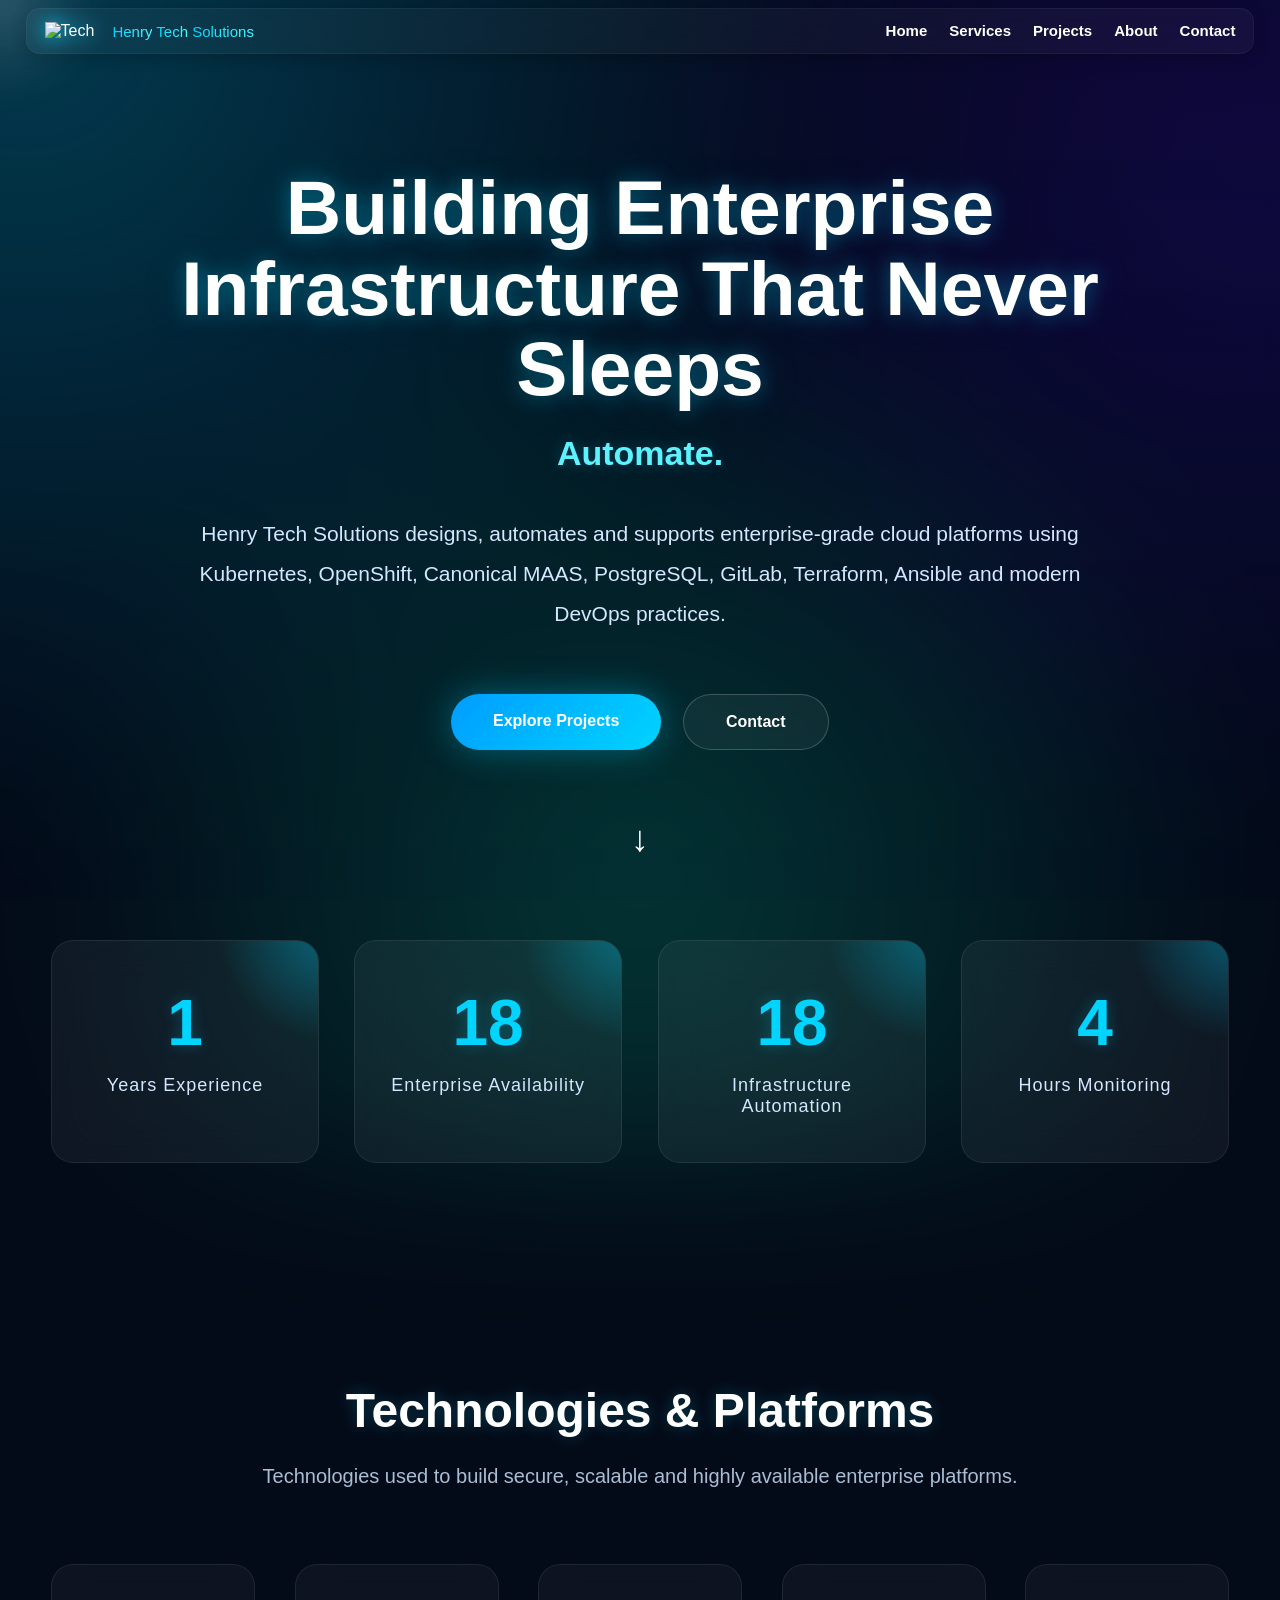
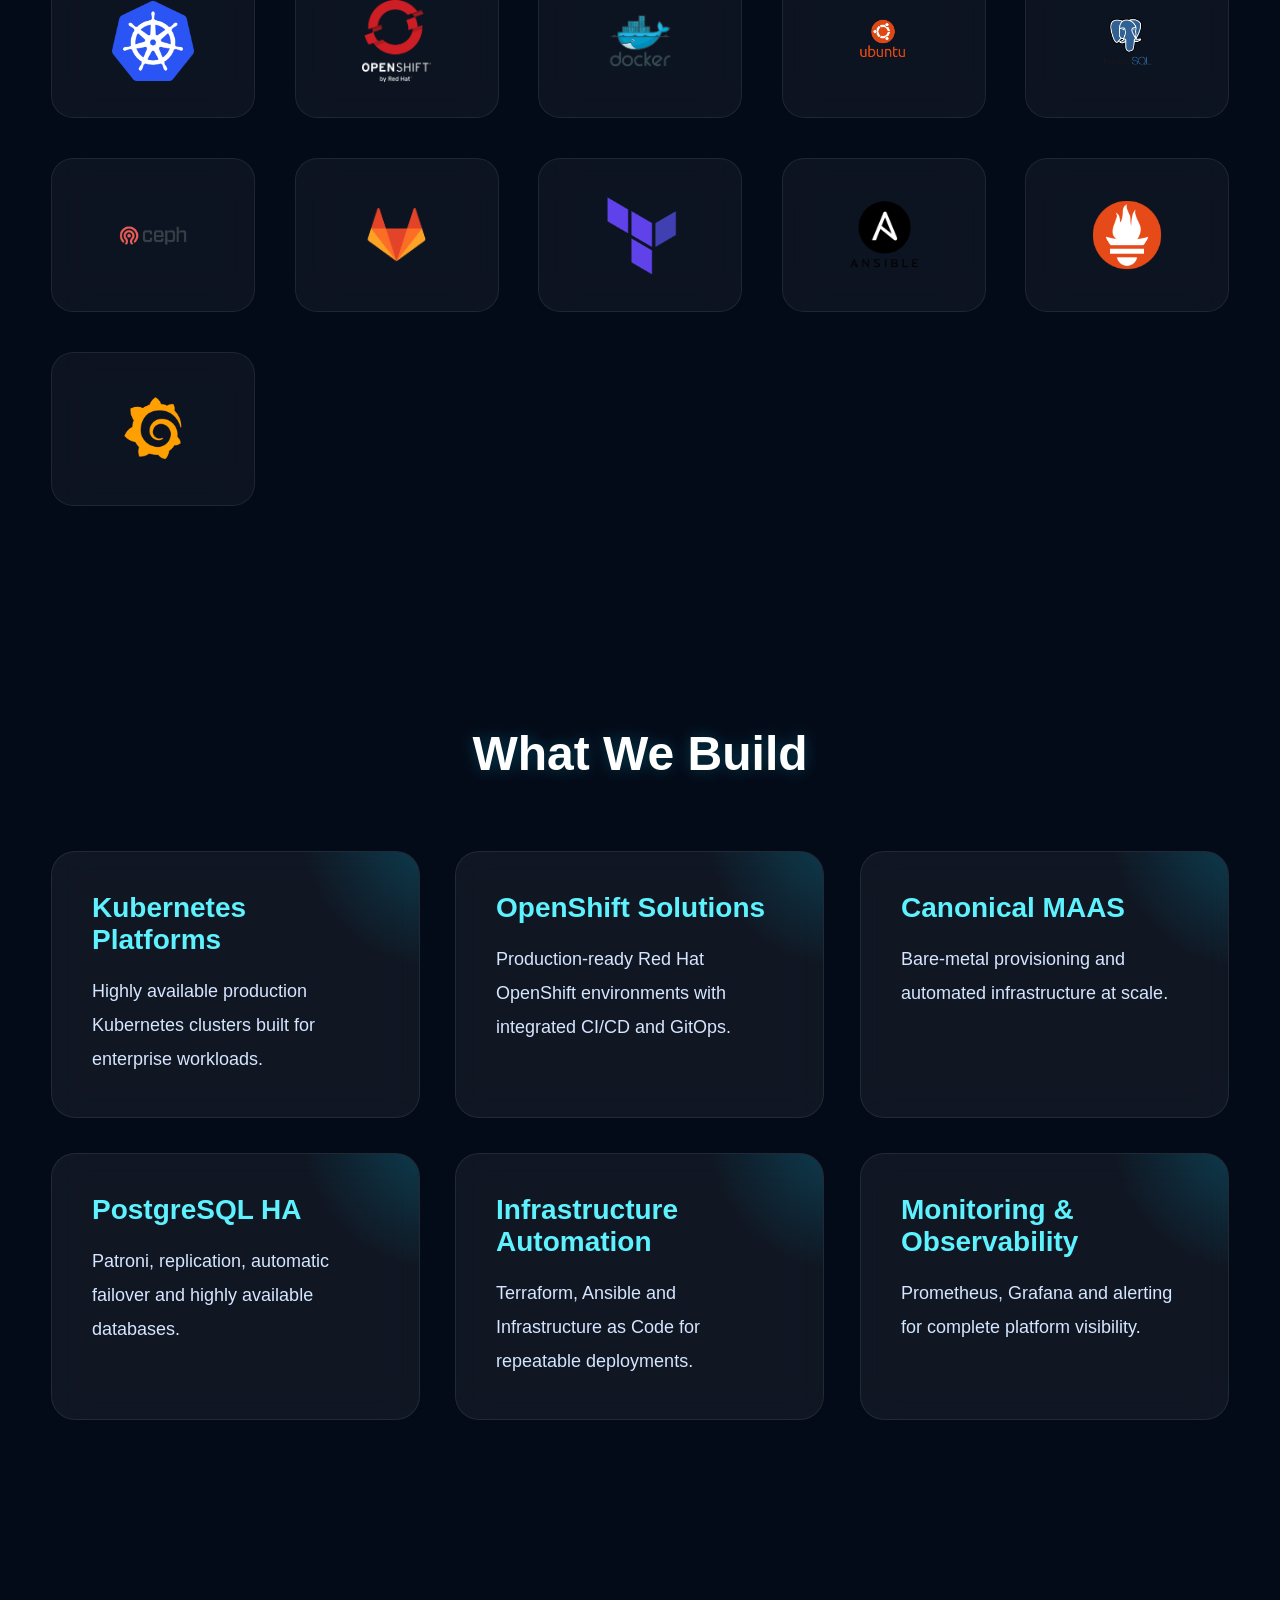
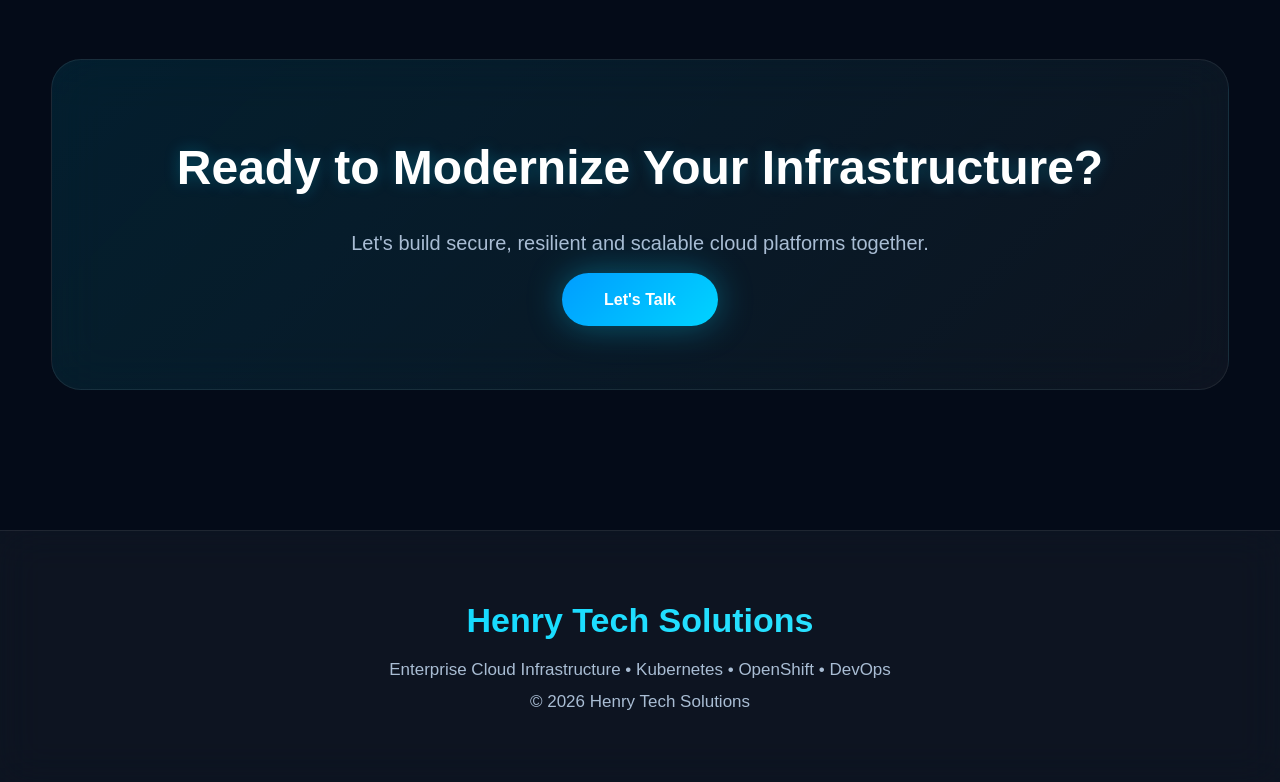
==== index.html @ 3b5319e4 "Update index.html" ====
<!DOCTYPE html>
<html lang="en">

<head>

    <meta charset="UTF-8">
    <meta name="viewport" content="width=device-width, initial-scale=1.0">

    <title>Henry Tech Solutions | Enterprise Cloud Infrastructure</title>

    <link rel="stylesheet" href="css/style.css">

    <script defer src="js/script.js"></script>

</head>

<body>
<div id="spotlight"></div>
<!-- ===================== -->
<!-- Background Video -->
<!-- ===================== -->

<video autoplay muted loop playsinline id="background-video">
    <source src="videos/cloud.mp4" type="video/mp4">
</video>

<div class="overlay"></div>
<div class="aurora"></div>

<!-- ===================== -->
<!-- Navigation -->
<!-- ===================== -->

<header>

<nav>

<div class="logo">

    <div class="logo-icon">
        <img src="logos/tech.png" alt="Tech">
    </div>

    <div class="logo-text">

        <span>Henry</span>
        <span>Tech</span>
        <span>Solutions</span>

    </div>

</div>

<ul>

<li><a href="index.html">Home</a></li>
<li><a href="services.html">Services</a></li>
<li><a href="projects.html">Projects</a></li>
<li><a href="about.html">About</a></li>
<li><a href="contact.html">Contact</a></li>

</ul>

</nav>

</header>

<!-- ===================== -->
<!-- Hero -->
<!-- ===================== -->

<section class="hero">

<div class="hero-content">

<h1>

Building Enterprise Infrastructure

That Never Sleeps

</h1>

<h2>

<span id="typing"></span>

</h2>

<p class="hero-description">

Henry Tech Solutions designs, automates and supports enterprise-grade cloud platforms using Kubernetes, OpenShift, Canonical MAAS, PostgreSQL, GitLab, Terraform, Ansible and modern DevOps practices.

</p>

<div class="hero-buttons">

<a href="projects.html" class="button primary">

Explore Projects

</a>

<a href="contact.html" class="button secondary">

Contact

</a>

</div>

</div>

<div class="scroll-indicator">

↓

</div>

</section>

<!-- ===================== -->
<!-- Statistics -->
<!-- ===================== -->

<section class="stats">

<div class="stat-card">

<h2 class="counter" data-target="7">0</h2>

<p>Years Experience</p>

</div>

<div class="stat-card">

<h2 class="counter" data-target="99">0</h2>

<p>Enterprise Availability</p>

</div>

<div class="stat-card">

<h2 class="counter" data-target="100">0</h2>

<p>Infrastructure Automation</p>

</div>

<div class="stat-card">

<h2 class="counter" data-target="24">0</h2>

<p>Hours Monitoring</p>

</div>

</section>

<!-- ===================== -->
<!-- Technologies -->
<!-- ===================== -->

<section class="technologies">

<h2>

Technologies & Platforms

</h2>

<p>

Technologies used to build secure, scalable and highly available enterprise platforms.

</p>

<div class="logo-grid">

    <a class="tech"
       href="https://kubernetes.io"
       target="_blank"
       rel="noopener noreferrer">

        <img src="logos/kubernetes.png" alt="Kubernetes">

    </a>

    <a class="tech"
       href="https://www.redhat.com/en/technologies/cloud-computing/openshift"
       target="_blank"
       rel="noopener noreferrer">

        <img src="logos/openshift.png" alt="OpenShift">

    </a>

    <a class="tech"
       href="https://www.docker.com"
       target="_blank"
       rel="noopener noreferrer">

        <img src="logos/docker.png" alt="Docker">

    </a>

    <a class="tech"
       href="https://ubuntu.com"
       target="_blank"
       rel="noopener noreferrer">

        <img src="logos/ubuntu.png" alt="Ubuntu">

    </a>

    <a class="tech"
       href="https://www.postgresql.org"
       target="_blank"
       rel="noopener noreferrer">

        <img src="logos/postgresql.png" alt="PostgreSQL">

    </a>

    <a class="tech"
       href="https://ceph.io"
       target="_blank"
       rel="noopener noreferrer">

        <img src="logos/ceph.png" alt="Ceph">

    </a>

    <a class="tech"
       href="https://about.gitlab.com"
       target="_blank"
       rel="noopener noreferrer">

        <img src="logos/gitlab.png" alt="GitLab">

    </a>

    <a class="tech"
       href="https://developer.hashicorp.com/terraform"
       target="_blank"
       rel="noopener noreferrer">

        <img src="logos/terraform.png" alt="Terraform">

    </a>

    <a class="tech"
       href="https://www.ansible.com"
       target="_blank"
       rel="noopener noreferrer">

        <img src="logos/ansible.png" alt="Ansible">

    </a>

    <a class="tech"
       href="https://prometheus.io"
       target="_blank"
       rel="noopener noreferrer">

        <img src="logos/prometheus.png" alt="Prometheus">

    </a>

    <a class="tech"
       href="https://grafana.com"
       target="_blank"
       rel="noopener noreferrer">

        <img src="logos/grafana.png" alt="Grafana">

    </a>

</div>

</section>

<!-- ===================== -->
<!-- Services -->
<!-- ===================== -->

<section class="services">

<h2>

What We Build

</h2>

<div class="cards">

<div class="card">

<h3>Kubernetes Platforms</h3>

<p>

Highly available production Kubernetes clusters built for enterprise workloads.

</p>

</div>

<div class="card">

<h3>OpenShift Solutions</h3>

<p>

Production-ready Red Hat OpenShift environments with integrated CI/CD and GitOps.

</p>

</div>

<div class="card">

<h3>Canonical MAAS</h3>

<p>

Bare-metal provisioning and automated infrastructure at scale.

</p>

</div>

<div class="card">

<h3>PostgreSQL HA</h3>

<p>

Patroni, replication, automatic failover and highly available databases.

</p>

</div>

<div class="card">

<h3>Infrastructure Automation</h3>

<p>

Terraform, Ansible and Infrastructure as Code for repeatable deployments.

</p>

</div>

<div class="card">

<h3>Monitoring & Observability</h3>

<p>

Prometheus, Grafana and alerting for complete platform visibility.

</p>

</div>

</div>

</section>

<!-- ===================== -->
<!-- Call To Action -->
<!-- ===================== -->

<section class="cta">

<h2>

Ready to Modernize Your Infrastructure?

</h2>

<p>

Let's build secure, resilient and scalable cloud platforms together.

</p>

<a href="contact.html" class="button primary">

Let's Talk

</a>

</section>

<!-- ===================== -->
<!-- Footer -->
<!-- ===================== -->

<footer>

<div class="footer-content">

<h3>Henry Tech Solutions</h3>

<p>

Enterprise Cloud Infrastructure • Kubernetes • OpenShift • DevOps

</p>

<p>

© 2026 Henry Tech Solutions

</p>

</div>

</footer>

</body>

</html>
---- css/style.css ----
/*==================================================
  HENRY TECH SOLUTIONS
  Enterprise Theme V2
==================================================*/

:root{

    --primary:#00d4ff;
    --primary2:#4fc3ff;
    --secondary:#5ef2ff;

    --white:#ffffff;
    --text:#d5e6ff;
    --muted:#a9bdd4;

    --glass:rgba(255,255,255,.06);
    --glassBorder:rgba(255,255,255,.12);

    --background:#040b18;

    --shadow:0 15px 50px rgba(0,0,0,.45);

}

*{

    margin:0;
    padding:0;
    box-sizing:border-box;

}

html{

    scroll-behavior:smooth;

}

body{

    font-family:"Segoe UI",Arial,sans-serif;

    background:var(--background);

    color:white;

    overflow-x:hidden;

}

/********************************************/
/* BACKGROUND VIDEO */
/********************************************/

#background-video{

    position:fixed;

    inset:0;

    width:100%;
    height:100%;

    object-fit:cover;

    z-index:-4;

    transform:scale(1.05);

}

/********************************************/
/* DARK OVERLAY */
/********************************************/

.overlay{

    position:fixed;

    inset:0;

    background:
        linear-gradient(
            180deg,
            rgba(3,10,25,.45),
            rgba(3,10,25,.75)
        );

    z-index:-3;

}

/********************************************/
/* AURORA */
/********************************************/

.aurora{

    position:fixed;

    inset:-30%;

    z-index:-2;

    background:

        radial-gradient(circle at 20% 20%,
        rgba(0,212,255,.25),
        transparent 40%),

        radial-gradient(circle at 80% 30%,
        rgba(75,0,255,.18),
        transparent 35%),

        radial-gradient(circle at 50% 80%,
        rgba(0,255,190,.18),
        transparent 40%);

    filter:blur(80px);

    animation:auroraMove 18s ease-in-out infinite alternate;

}

/********************************************/
/* NAVBAR */
/********************************************/

header{

    position:fixed;

    top:0;

    width:100%;

    z-index:9999;

}

nav{

    width:min(1450px,96%);

    margin:8px auto;

    display:flex;

    justify-content:space-between;

    align-items:center;

    padding:2px 18px;

    min-height:46px;

    border-radius:14px;

    background:rgba(255,255,255,.04);

    backdrop-filter:blur(16px);
    -webkit-backdrop-filter:blur(16px);

    border:1px solid rgba(255,255,255,.05);

    box-shadow:0 4px 16px rgba(0,0,0,.20);

}

nav.scrolled{

    margin-top:10px;

    padding:14px 28px;

}

/********************************************/
/* LOGO */
/********************************************/

.logo{

    display:flex;

    align-items:center;

    gap:18px;

    cursor:pointer;

}

.logo:hover{

    transform:scale(1.03);

}

.logo-icon img{

    width:26px;

    animation:spin 18s linear infinite;

    filter:drop-shadow(0 0 10px #00d4ff);

}


.logo-text{

    font-size:15px;

    gap:6px;

}

.logo-text span{

    background:
    linear-gradient(
    90deg,
    #00d4ff,
    #4ff7ff,
    #7bc8ff,
    #00d4ff);

    background-size:300%;

    -webkit-background-clip:text;

    -webkit-text-fill-color:transparent;

    animation:gradientMove 8s linear infinite;

}

/********************************************/
/* MENU */
/********************************************/

nav ul{

    display:flex;

    gap:22px;

    list-style:none;

}

nav a{

    color:white;

    text-decoration:none;

    font-size:15px;

    font-weight:600;

    position:relative;

    transition:.35s;

}

nav a:hover{

    color:var(--secondary);

}

nav a::after{

    content:"";

    position:absolute;

    bottom:-8px;

    left:0;

    width:0;

    height:2px;

    border-radius:10px;

    background:var(--primary);

    transition:.4s;

}

nav a:hover::after{

    width:100%;

}

/********************************************/
/* HERO */
/********************************************/

.hero{

    min-height:100vh;

    display:flex;

    justify-content:center;

    align-items:center;

    flex-direction:column;

    text-align:center;

    padding:85px 25px 80px;

}

.hero-content{

    max-width:1100px;

    margin-top:12px;

}

.hero-tag{

    display:inline-block;

    padding:10px 22px;

    margin-bottom:30px;

    border-radius:50px;

    border:1px solid rgba(255,255,255,.12);

    background:rgba(255,255,255,.04);

    backdrop-filter:blur(12px);

    color:var(--secondary);

    font-weight:600;

    letter-spacing:1px;

}

.hero h1{

    font-size:clamp(46px,6vw,78px);

    line-height:1.05;

    margin-bottom:25px;

    text-shadow:

    0 0 20px rgba(0,212,255,.35),

    0 0 50px rgba(0,212,255,.15);

}

.hero h2{

    min-height:55px;

    color:var(--secondary);

    font-size:34px;

    margin-bottom:25px;

}

.hero-description{

    font-size:21px;

    line-height:1.9;

    color:var(--text);

    max-width:900px;

    margin:auto;

}

.hero-buttons{

    margin-top:60px;

    display:flex;

    justify-content:center;

    gap:22px;

    flex-wrap:wrap;

}

.button{

    padding:18px 42px;

    border-radius:60px;

    text-decoration:none;

    font-weight:700;

    transition:.35s;

}

.button.primary{

    color:white;

    background:
    linear-gradient(
    135deg,
    #009dff,
    #00d4ff);

    box-shadow:

    0 0 35px rgba(0,212,255,.35);

}

.button.primary:hover{

    transform:translateY(-6px);

    box-shadow:

    0 0 45px rgba(0,212,255,.6);

}

.button.secondary{

    color:white;

    border:1px solid rgba(255,255,255,.2);

    background:rgba(255,255,255,.05);

    backdrop-filter:blur(10px);

}

.button.secondary:hover{

    background:rgba(255,255,255,.12);

}

/********************************************/
/* SCROLL INDICATOR */
/********************************************/

.scroll-indicator{

    position:absolute;

    bottom:40px;

    left:50%;

    transform:translateX(-50%);

    font-size:36px;

    color:white;

    animation:bounce 2s infinite;

}

/********************************************/
/* ANIMATIONS */
/********************************************/

@keyframes spin{

    from{transform:rotate(0deg);}
    to{transform:rotate(360deg);}

}

@keyframes logoFloat{

    0%,100%{

        transform:translateY(0);

    }

    50%{

        transform:translateY(-8px);

    }

}

@keyframes gradientMove{

    0%{

        background-position:0%;

    }

    100%{

        background-position:300%;

    }

}

@keyframes auroraMove{

    from{

        transform:
        translate(-3%,0)
        rotate(0deg);

    }

    to{

        transform:
        translate(4%,3%)
        rotate(10deg);

    }

}

@keyframes bounce{

    0%,100%{

        transform:
        translate(-50%,0);

    }

    50%{

        transform:
        translate(-50%,12px);

    }

}

/*==================================================
  STATS SECTION
==================================================*/

.stats{

    width:min(1400px,92%);
    margin:40px auto 120px;

    display:grid;
    grid-template-columns:repeat(auto-fit,minmax(240px,1fr));
    gap:35px;

}

.stat-card{

    position:relative;

    padding:45px 30px;

    border-radius:22px;

    text-align:center;

    background:rgba(255,255,255,.05);

    backdrop-filter:blur(20px);
    -webkit-backdrop-filter:blur(20px);

    border:1px solid rgba(255,255,255,.08);

    overflow:hidden;

    transition:.45s;

}

.stat-card::before{

    content:"";

    position:absolute;

    width:220px;
    height:220px;

    background:radial-gradient(circle,
        rgba(0,212,255,.35),
        transparent 70%);

    top:-120px;
    right:-120px;

    transition:.5s;

}

.stat-card:hover{

    transform:translateY(-10px);

    box-shadow:
    0 0 40px rgba(0,212,255,.28);

}

.stat-card:hover::before{

    transform:scale(1.3);

}

.stat-card h2{

    font-size:64px;

    color:var(--primary);

    margin-bottom:15px;

}

.stat-card p{

    color:var(--text);

    font-size:18px;

    letter-spacing:1px;

}

/*==================================================
  SECTION HEADINGS
==================================================*/

section h2{

    font-size:48px;

    text-align:center;

    margin-bottom:20px;

    text-shadow:
    0 0 15px rgba(0,212,255,.25);

}

section>p{

    max-width:850px;

    margin:auto;

    text-align:center;

    color:var(--muted);

    font-size:20px;

    line-height:1.8;

}

/*==================================================
  TECHNOLOGIES
==================================================*/

.technologies{

    width:min(1500px,92%);

    margin:auto;

    padding:100px 0;

}

.logo-grid{

    margin-top:70px;

    display:grid;

    grid-template-columns:
    repeat(auto-fit,minmax(170px,1fr));

    gap:40px;

}

/*==================================================
  TECH CARD
==================================================*/

.tech{

    position:relative;

    display:flex;

    flex-direction:column;

    justify-content:center;

    align-items:center;

    gap:18px;

    padding:35px;

    border-radius:22px;

    background:rgba(255,255,255,.04);

    backdrop-filter:blur(18px);

    border:1px solid rgba(255,255,255,.08);

    transition:.45s;

    overflow:hidden;

}

.tech::before{

    content:"";

    position:absolute;

    inset:-40%;

    background:

    radial-gradient(circle,

    rgba(0,212,255,.18),

    transparent 70%);

    opacity:0;

    transition:.5s;

}

.tech:hover{

    transform:

    translateY(-10px)

    scale(1.04);

    box-shadow:

    0 0 40px rgba(0,212,255,.25);

}

.tech:hover::before{

    opacity:1;

}

.tech img{

    width:82px;

    height:82px;

    object-fit:contain;

    transition:.45s;

    animation:floatingLogo 6s ease-in-out infinite;

}

.tech:hover img{

    transform:

    scale(1.18)

    rotate(8deg);

    filter:

    drop-shadow(0 0 25px cyan);

}

.tech span{

    font-weight:700;

    color:white;

    font-size:18px;

    letter-spacing:.5px;

}

/*==================================================
  SERVICES
==================================================*/

.services{

    width:min(1500px,92%);

    margin:auto;

    padding:120px 0;

}

.cards{

    margin-top:70px;

    display:grid;

    grid-template-columns:
    repeat(auto-fit,minmax(340px,1fr));

    gap:35px;

}

.card{

    position:relative;

    padding:40px;

    border-radius:24px;

    overflow:hidden;

    background:rgba(255,255,255,.05);

    backdrop-filter:blur(18px);

    border:1px solid rgba(255,255,255,.08);

    transition:.45s;

}

.card::before{

    content:"";

    position:absolute;

    width:300px;
    height:300px;

    border-radius:50%;

    top:-180px;
    right:-180px;

    background:

    radial-gradient(circle,

    rgba(0,212,255,.25),

    transparent 70%);

    transition:.6s;

}

.card:hover{

    transform:

    translateY(-14px);

    border-color:

    rgba(0,212,255,.45);

    box-shadow:

    0 0 45px rgba(0,212,255,.28);

}

.card:hover::before{

    transform:scale(1.25);

}

.card h3{

    font-size:28px;

    margin-bottom:18px;

    color:var(--secondary);

}

.card p{

    color:var(--text);

    line-height:1.9;

    font-size:18px;

}

/*==================================================
  CTA
==================================================*/

.cta{

    width:min(1200px,92%);

    margin:120px auto;

    padding:80px;

    text-align:center;

    border-radius:30px;

    background:

    linear-gradient(

    135deg,

    rgba(0,212,255,.10),

    rgba(255,255,255,.04)

    );

    backdrop-filter:blur(25px);

    border:1px solid rgba(255,255,255,.08);

}

.cta p{

    margin:30px auto;

    max-width:800px;

}

/*==================================================
  FOOTER
==================================================*/

footer{

    margin-top:140px;

    padding:70px 20px;

    background:rgba(255,255,255,.04);

    backdrop-filter:blur(20px);

    border-top:1px solid rgba(255,255,255,.08);

}

.footer-content{

    width:min(1200px,92%);

    margin:auto;

    text-align:center;

}

.footer-content h3{

    font-size:34px;

    margin-bottom:20px;

    background:linear-gradient(
        90deg,
        #00d4ff,
        #5ef2ff,
        #00d4ff);

    background-size:300%;

    -webkit-background-clip:text;
    -webkit-text-fill-color:transparent;

    animation:gradientMove 8s linear infinite;

}

.footer-content p{

    color:var(--muted);

    margin-top:12px;

    font-size:17px;

}

/*==================================================
  SCROLL REVEAL
==================================================*/

.reveal{

    opacity:0;

    transform:translateY(70px);

    transition:

        opacity .8s ease,

        transform .8s ease;

}

.reveal.active{

    opacity:1;

    transform:translateY(0);

}

/*==================================================
  CUSTOM SCROLLBAR
==================================================*/

::-webkit-scrollbar{

    width:12px;

}

::-webkit-scrollbar-track{

    background:#08111f;

}

::-webkit-scrollbar-thumb{

    background:#00d4ff;

    border-radius:30px;

}

::-webkit-scrollbar-thumb:hover{

    background:#5ef2ff;

}

/*==================================================
  IMAGE SELECTION
==================================================*/

::selection{

    background:#00d4ff;

    color:black;

}

/*==================================================
  HOVER GLOW
==================================================*/

.button,
.card,
.tech,
.stat-card{

    will-change:transform;

}

/*==================================================
  FLOATING LOGOS
==================================================*/

.tech:nth-child(2) img{

    animation-delay:.5s;

}

.tech:nth-child(3) img{

    animation-delay:1s;

}

.tech:nth-child(4) img{

    animation-delay:1.5s;

}

.tech:nth-child(5) img{

    animation-delay:2s;

}

.tech:nth-child(6) img{

    animation-delay:2.5s;

}

.tech:nth-child(7) img{

    animation-delay:3s;

}

.tech:nth-child(8) img{

    animation-delay:3.5s;

}

.tech:nth-child(9) img{

    animation-delay:4s;

}

.tech:nth-child(10) img{

    animation-delay:4.5s;

}

.tech:nth-child(11) img{

    animation-delay:5s;

}

/*==================================================
  FLOAT ANIMATION
==================================================*/

@keyframes floatingLogo{

    0%{

        transform:
        translateY(0px);

    }

    25%{

        transform:
        translateY(-8px);

    }

    50%{

        transform:
        translateY(0px);

    }

    75%{

        transform:
        translateY(6px);

    }

    100%{

        transform:
        translateY(0px);

    }

}

/*==================================================
  MOBILE
==================================================*/

@media(max-width:1200px){

    nav{

        width:96%;

        padding:18px 24px;

    }

    .hero h1{

        font-size:68px;

    }

}

@media (max-width: 992px) {

    nav{
        width:95%;
        margin:8px auto;
        padding:6px 14px;
        border-radius:14px;
    }

    .logo{
        gap:8px;
    }

    .logo-icon img{
        width:24px;
    }

    .logo-text{
        font-size:16px;
        gap:3px;
    }

    nav ul{
        gap:10px;
    }

    nav ul li a{
        font-size:12px;
    }

    .hero{
        padding-top:100px;
    }

}

@media(max-width:768px){

    .hero h1{

        font-size:44px;

    }

    .hero h2{

        font-size:24px;

    }

    .hero-description{

        font-size:17px;

    }

    section h2{

        font-size:36px;

    }

    .cards{

        grid-template-columns:1fr;

    }

    .stats{

        grid-template-columns:1fr 1fr;

    }

    .logo-grid{

        grid-template-columns:repeat(2,1fr);

    }

    .cta{

        padding:50px 30px;

    }

}

@media(max-width:520px){

    .stats{

        grid-template-columns:1fr;

    }

    .logo-grid{

        grid-template-columns:1fr;

    }

    .logo{

        flex-direction:column;

        text-align:center;

    }

    .logo-text{

        flex-direction:column;

        gap:0;

        font-size:24px;

    }

    .hero{

        padding-top:200px;

    }

    .hero-buttons{

        flex-direction:column;

    }

    .button{

        width:100%;

    }

}

/*==================================================
  REDUCED MOTION
==================================================*/

@media (prefers-reduced-motion:reduce){

    *{

        animation:none!important;

        transition:none!important;

        scroll-behavior:auto!important;

    }

}

/*=========================================
  Mouse Spotlight
=========================================*/

#spotlight{

    position:fixed;

    width:180px;
    height:180px;

    left:0;
    top:0;

    transform:translate(-50%,-50%);

    pointer-events:none;

    border-radius:50%;

    background:
        radial-gradient(
            circle,
            rgba(255,255,255,.22) 0%,
            rgba(255,255,255,.12) 30%,
            rgba(255,255,255,.05) 55%,
            transparent 100%
        );

    filter:blur(12px);

    mix-blend-mode:screen;

    opacity:.75;

    z-index:-1;

}
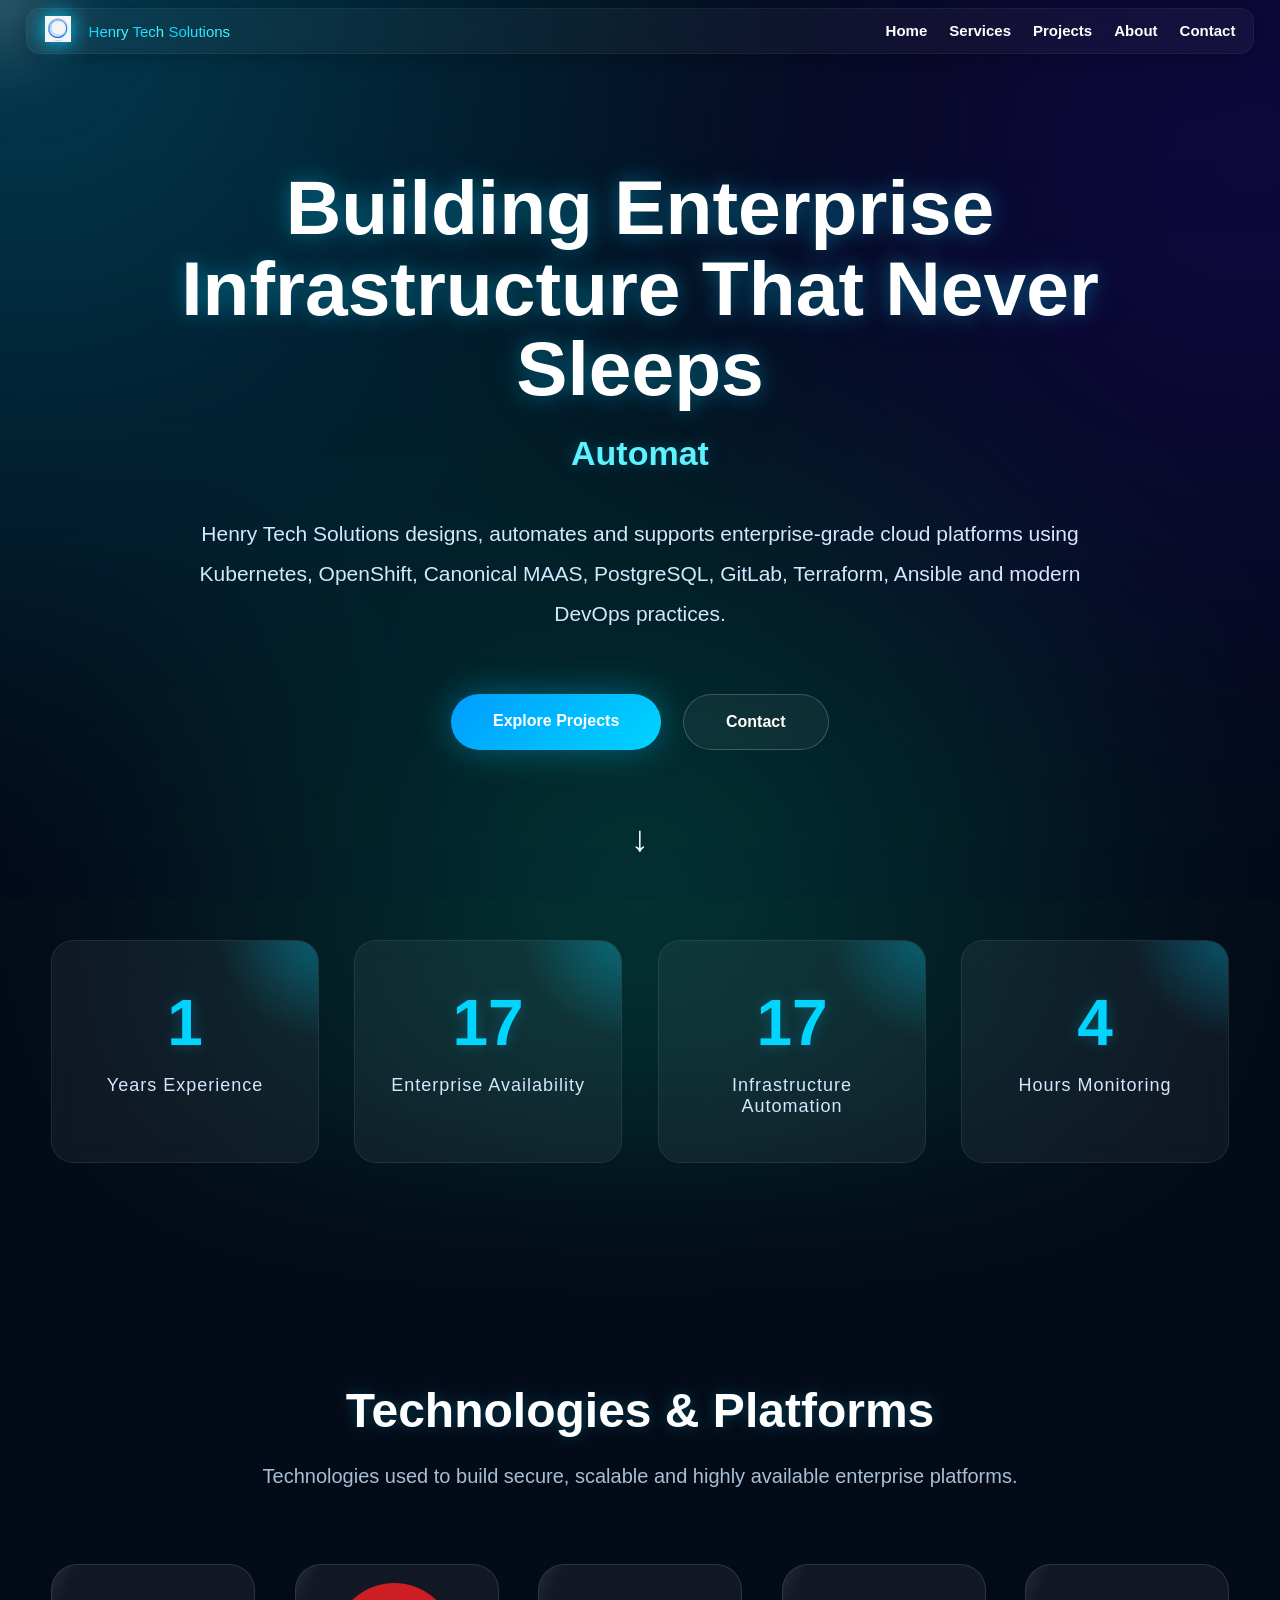
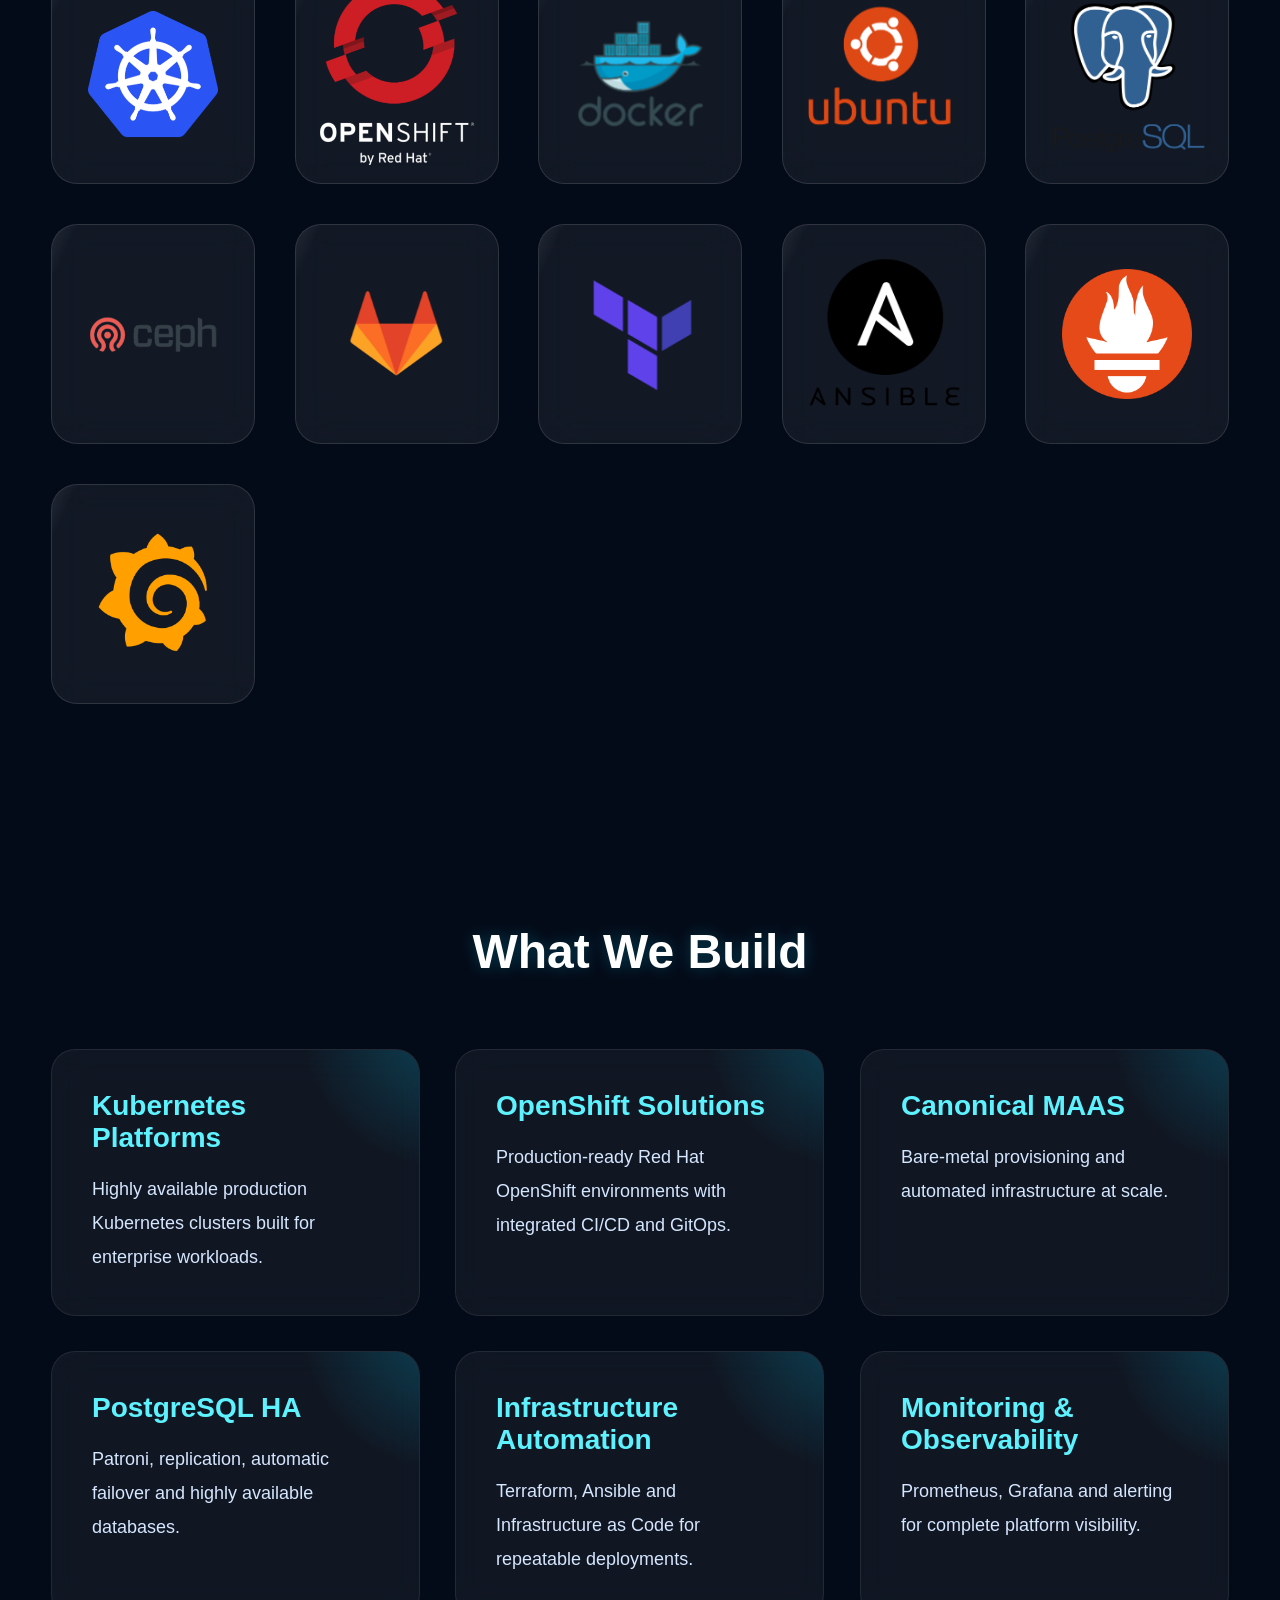
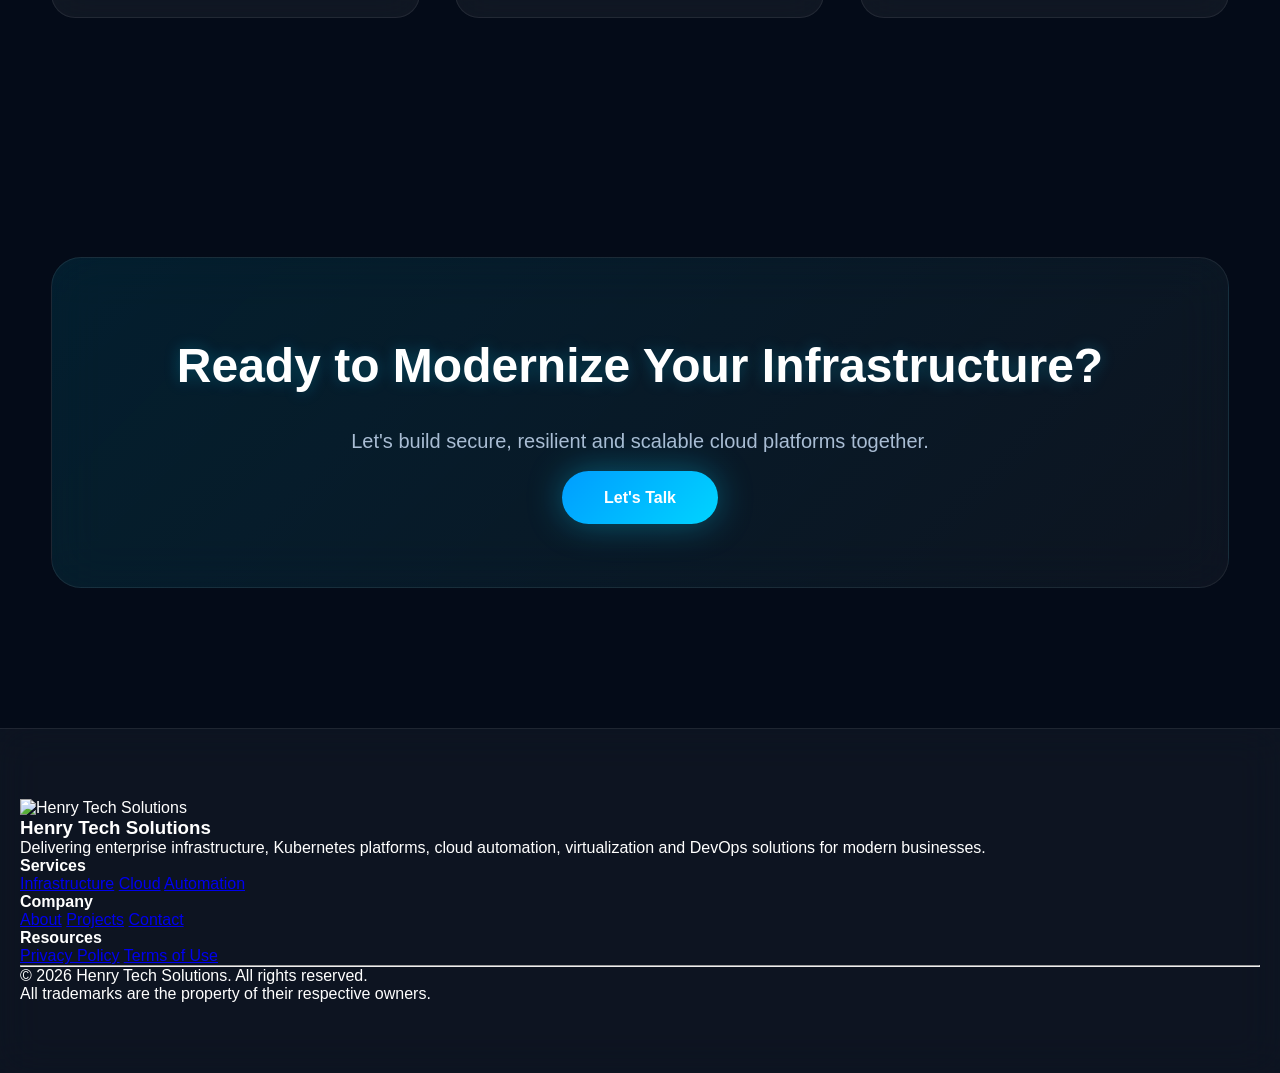
==== commit 8e0657d8: "Update index.html" ====
--- a/index.html
+++ b/index.html
@@ -404,23 +404,86 @@
 
 <footer>
 
-<div class="footer-content">
-
-<h3>Henry Tech Solutions</h3>
-
-<p>
-
-Enterprise Cloud Infrastructure • Kubernetes • OpenShift • DevOps
-
-</p>
-
-<p>
-
-© 2026 Henry Tech Solutions
-
-</p>
-
-</div>
+    <div class="footer-container">
+
+        <div class="footer-brand">
+
+            <img src="images/logo.png" alt="Henry Tech Solutions">
+
+            <h3>Henry Tech Solutions</h3>
+
+            <p>
+                Delivering enterprise infrastructure, Kubernetes platforms,
+                cloud automation, virtualization and DevOps solutions for
+                modern businesses.
+            </p>
+
+        </div>
+
+        <div class="footer-links">
+
+            <div>
+
+                <h4>Services</h4>
+
+                <a href="services.html">Infrastructure</a>
+                <a href="services.html">Cloud</a>
+                <a href="services.html">Automation</a>
+
+            </div>
+
+            <div>
+
+                <h4>Company</h4>
+
+                <a href="about.html">About</a>
+                <a href="projects.html">Projects</a>
+                <a href="contact.html">Contact</a>
+
+            </div>
+
+            <div>
+
+                <h4>Resources</h4>
+
+                <a href="#">Privacy Policy</a>
+                <a href="#">Terms of Use</a>
+
+            </div>
+
+        </div>
+
+        <div class="footer-social">
+
+            <a href="#"><i class="fab fa-linkedin"></i></a>
+
+            <a href="#"><i class="fab fa-github"></i></a>
+
+            <a href="#"><i class="fab fa-youtube"></i></a>
+
+            <a href="#"><i class="fas fa-envelope"></i></a>
+
+        </div>
+
+        <hr>
+
+        <div class="footer-bottom">
+
+            <p>
+
+                © 2026 Henry Tech Solutions. All rights reserved.
+
+            </p>
+
+            <p>
+
+                All trademarks are the property of their respective owners.
+
+            </p>
+
+        </div>
+
+    </div>
 
 </footer>
 
--- a/css/style.css
+++ b/css/style.css
@@ -718,9 +718,11 @@
     display:grid;
 
     grid-template-columns:
-    repeat(auto-fit,minmax(170px,1fr));
+        repeat(auto-fit,minmax(170px,1fr));
 
     gap:40px;
+
+    perspective:1200px;
 
 }
 
@@ -730,67 +732,137 @@
 
 .tech{
 
+    --rotateX:0deg;
+    --rotateY:0deg;
+    --moveX:0px;
+    --moveY:0px;
+    --x:50%;
+    --y:50%;
+
+    --logo-scale:1;
+    --logo-hover:1;
+
     position:relative;
-
     display:flex;
-
-    flex-direction:column;
-
     justify-content:center;
-
     align-items:center;
 
-    gap:18px;
-
-    padding:35px;
-
-    border-radius:22px;
-
-    background:rgba(255,255,255,.04);
-
-    backdrop-filter:blur(18px);
-
-    border:1px solid rgba(255,255,255,.08);
-
-    transition:.45s;
+    height:220px;
+
+    border-radius:26px;
 
     overflow:hidden;
 
-}
-
+    text-decoration:none;
+
+    background:rgba(255,255,255,.06);
+
+    backdrop-filter:blur(20px);
+
+    border:1px solid rgba(255,255,255,.12);
+
+    transition:
+        transform .45s cubic-bezier(.22,1,.36,1),
+        box-shadow .35s,
+        border-color .35s;
+
+    transform-style:preserve-3d;
+
+    cursor:pointer;
+
+}
 .tech::before{
 
     content:"";
 
     position:absolute;
 
-    inset:-40%;
+    inset:1px;
+
+    border-radius:25px;
 
     background:
 
-    radial-gradient(circle,
-
-    rgba(0,212,255,.18),
-
-    transparent 70%);
+        radial-gradient(
+
+            550px circle at var(--x) var(--y),
+
+            rgba(255,255,255,.20),
+
+            rgba(255,255,255,.08) 18%,
+
+            transparent 45%
+
+        );
 
     opacity:0;
 
-    transition:.5s;
-
-}
-
+    transition:.25s;
+
+    pointer-events:none;
+
+}
+
+.tech::after{
+
+    content:"";
+
+    position:absolute;
+
+    top:-140%;
+
+    left:-55%;
+
+    width:55%;
+
+    height:320%;
+
+    background:
+
+        linear-gradient(
+
+            90deg,
+
+            transparent,
+
+            rgba(255,255,255,.18),
+
+            transparent
+
+        );
+
+    transform:rotate(25deg);
+
+    transition:1s ease;
+
+    pointer-events:none;
+
+}
+.tech:hover::after{
+
+    left:150%;
+
+}
+
+.tech{
+
+    transform:
+        perspective(1200px)
+        translate(var(--moveX), var(--moveY))
+        rotateX(var(--rotateX))
+        rotateY(var(--rotateY));
+}
 .tech:hover{
 
     transform:
-
-    translateY(-10px)
-
-    scale(1.04);
-
-    box-shadow:
-
-    0 0 40px rgba(0,212,255,.25);
+        perspective(1200px)
+        translate(
+            var(--moveX),
+            calc(var(--moveY) - 12px)
+        )
+        rotateX(var(--rotateX))
+        rotateY(var(--rotateY))
+        scale(1.03);
 
 }
 
@@ -802,43 +874,81 @@
 
 .tech img{
 
-    width:82px;
-
-    height:82px;
+    width:130px;
+    height:130px;
 
     object-fit:contain;
 
-    transition:.45s;
-
-    animation:floatingLogo 6s ease-in-out infinite;
-
+    transform:
+        translateZ(70px)
+        scale(calc(var(--logo-scale) * var(--logo-hover)));
+
+    transition:
+        transform .35s ease,
+        filter .35s ease;
+
+    pointer-events:none;
+
+    z-index:3;
+    position:relative;
+
+}
+
+
+
+
+.tech{
+
+    isolation:isolate;
+
+}
+
+
+.tech img[alt="Docker"]{
+    --logo-scale:1.3;
+}
+
+.tech img[alt="Ubuntu"]{
+    --logo-scale:2.0;
+}
+
+.tech img[alt="PostgreSQL"]{
+    --logo-scale:2.0;
+}
+
+.tech img[alt="Ceph"]{
+    --logo-scale:1.2;
+}
+
+.tech img[alt="OpenShift"]{
+    --logo-scale:1.4;
+}
+
+.tech img[alt="Ansible"]{
+    --logo-scale:1.4;
+}
+
+.tech img[alt="Grafana"]{
+    --logo-scale:1.2;
+}
+
+.tech img[alt="Prometheus"]{
+    --logo-scale:1.2;
+}
+
+.tech img[alt="Terraform"]{
+    --logo-scale:0.9;
 }
 
 .tech:hover img{
 
-    transform:
-
-    scale(1.18)
-
-    rotate(8deg);
+    --logo-hover:1.08;
 
     filter:
-
-    drop-shadow(0 0 25px cyan);
-
-}
-
-.tech span{
-
-    font-weight:700;
-
-    color:white;
-
-    font-size:18px;
-
-    letter-spacing:.5px;
-
-}
+        drop-shadow(0 0 18px rgba(255,255,255,.45));
+
+}
+
 
 /*==================================================
   SERVICES
@@ -1064,21 +1174,14 @@
 
     opacity:0;
 
-    transform:translateY(70px);
-
     transition:
-
-        opacity .8s ease,
-
-        transform .8s ease;
+        opacity .8s ease;
 
 }
 
 .reveal.active{
 
     opacity:1;
-
-    transform:translateY(0);
 
 }
 
@@ -1198,49 +1301,6 @@
 .tech:nth-child(11) img{
 
     animation-delay:5s;
-
-}
-
-/*==================================================
-  FLOAT ANIMATION
-==================================================*/
-
-@keyframes floatingLogo{
-
-    0%{
-
-        transform:
-        translateY(0px);
-
-    }
-
-    25%{
-
-        transform:
-        translateY(-8px);
-
-    }
-
-    50%{
-
-        transform:
-        translateY(0px);
-
-    }
-
-    75%{
-
-        transform:
-        translateY(6px);
-
-    }
-
-    100%{
-
-        transform:
-        translateY(0px);
-
-    }
 
 }
 
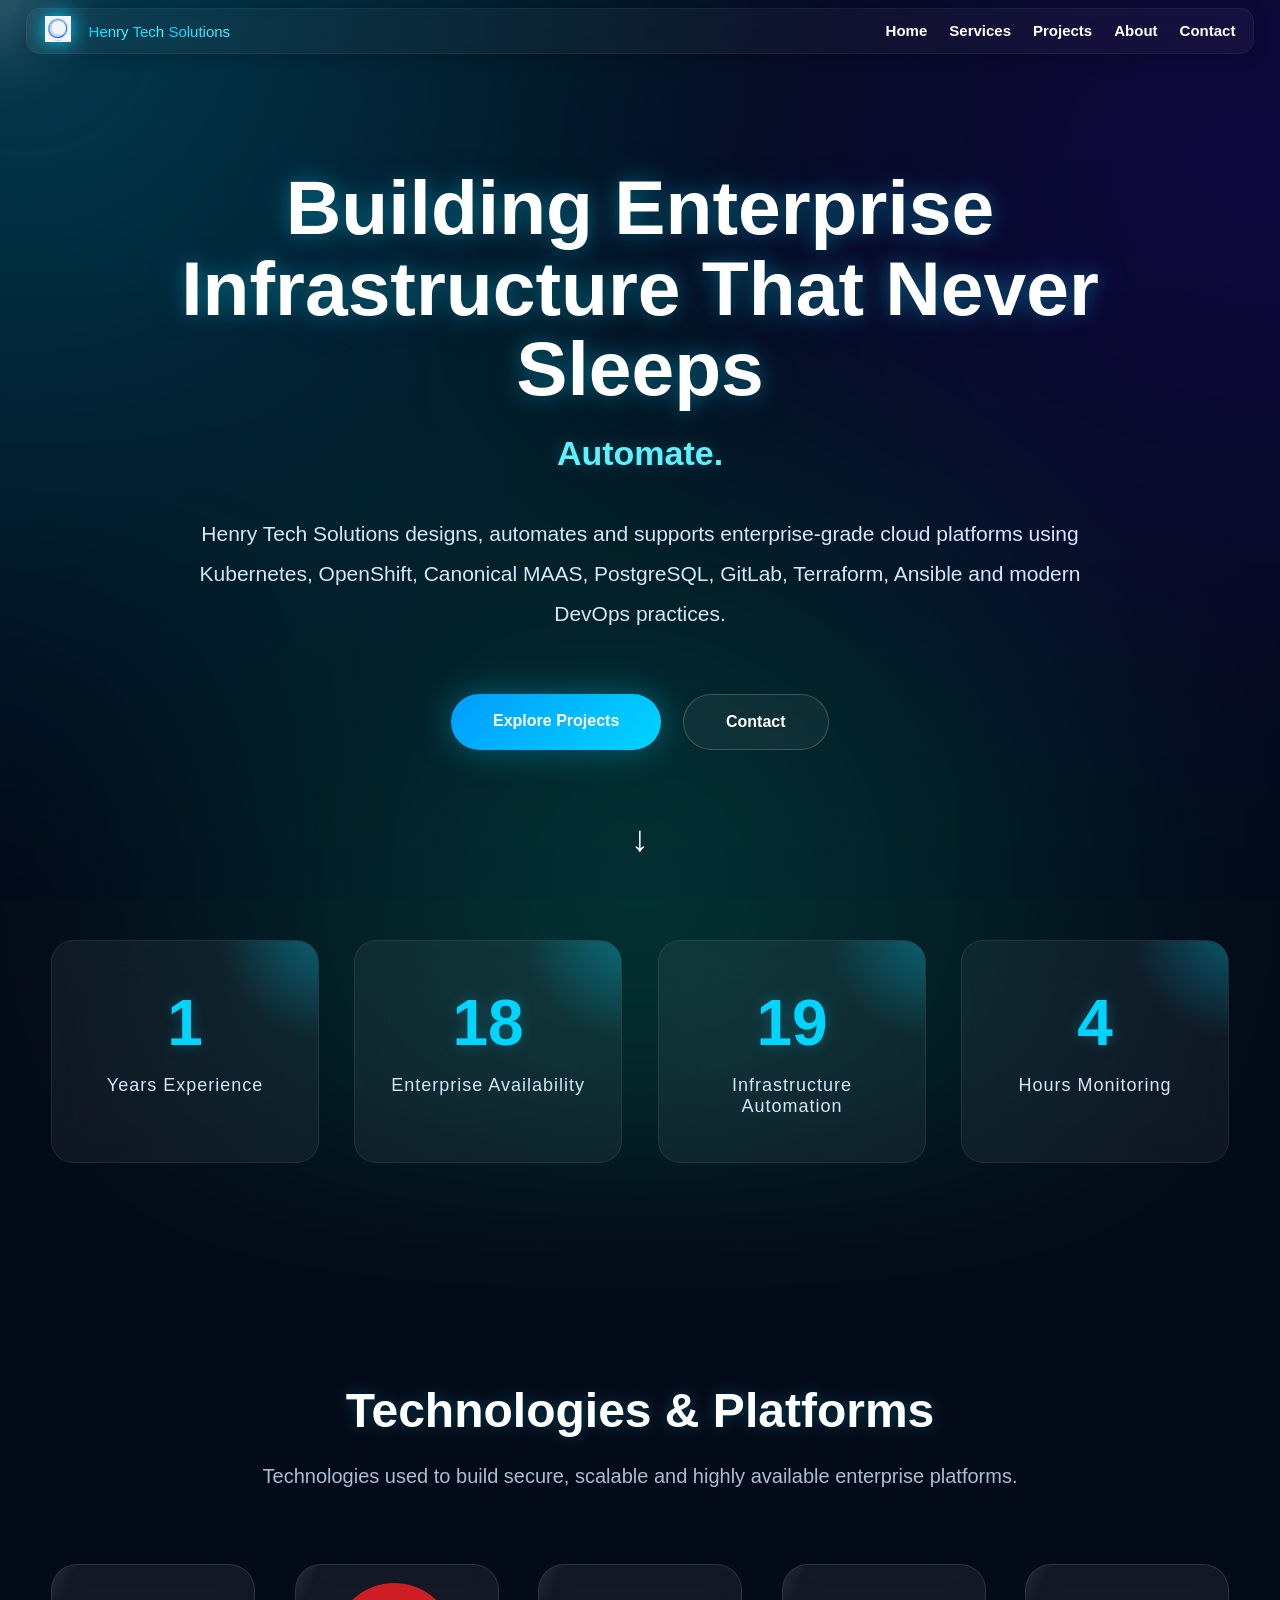
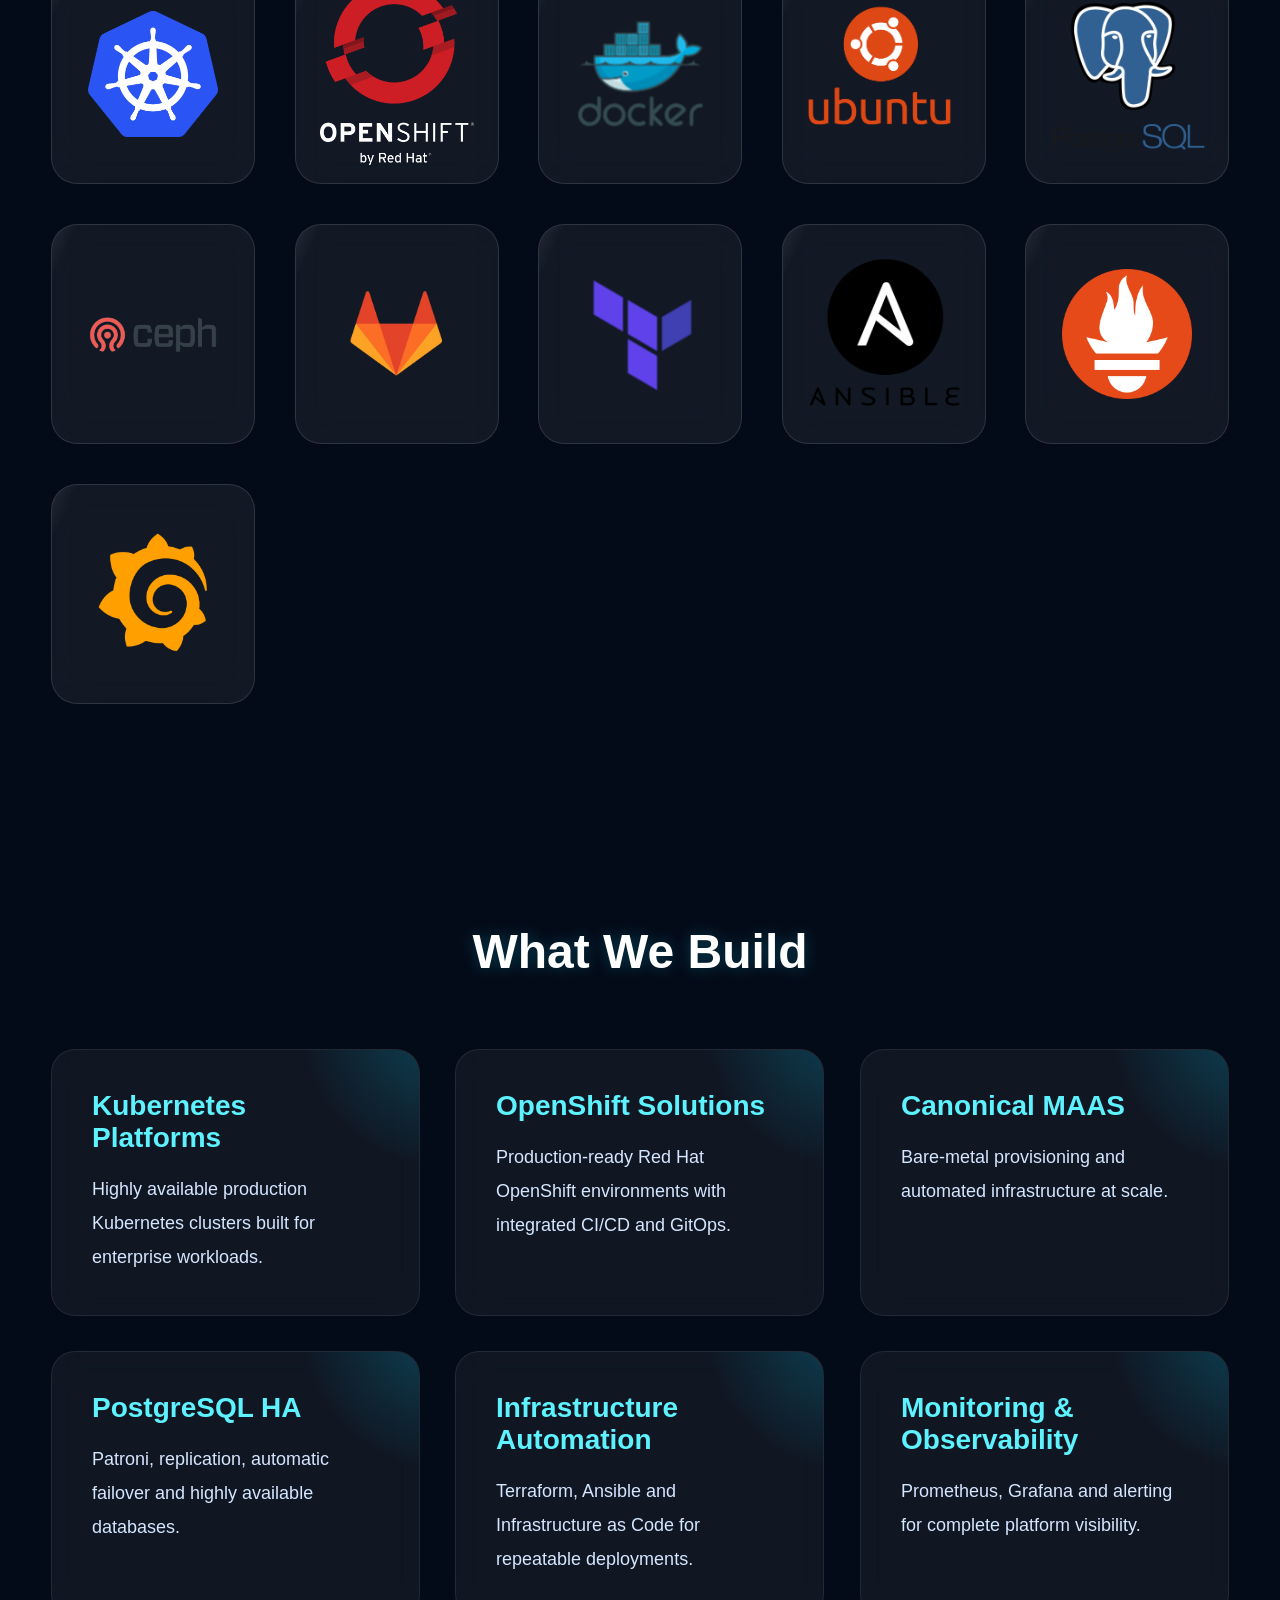
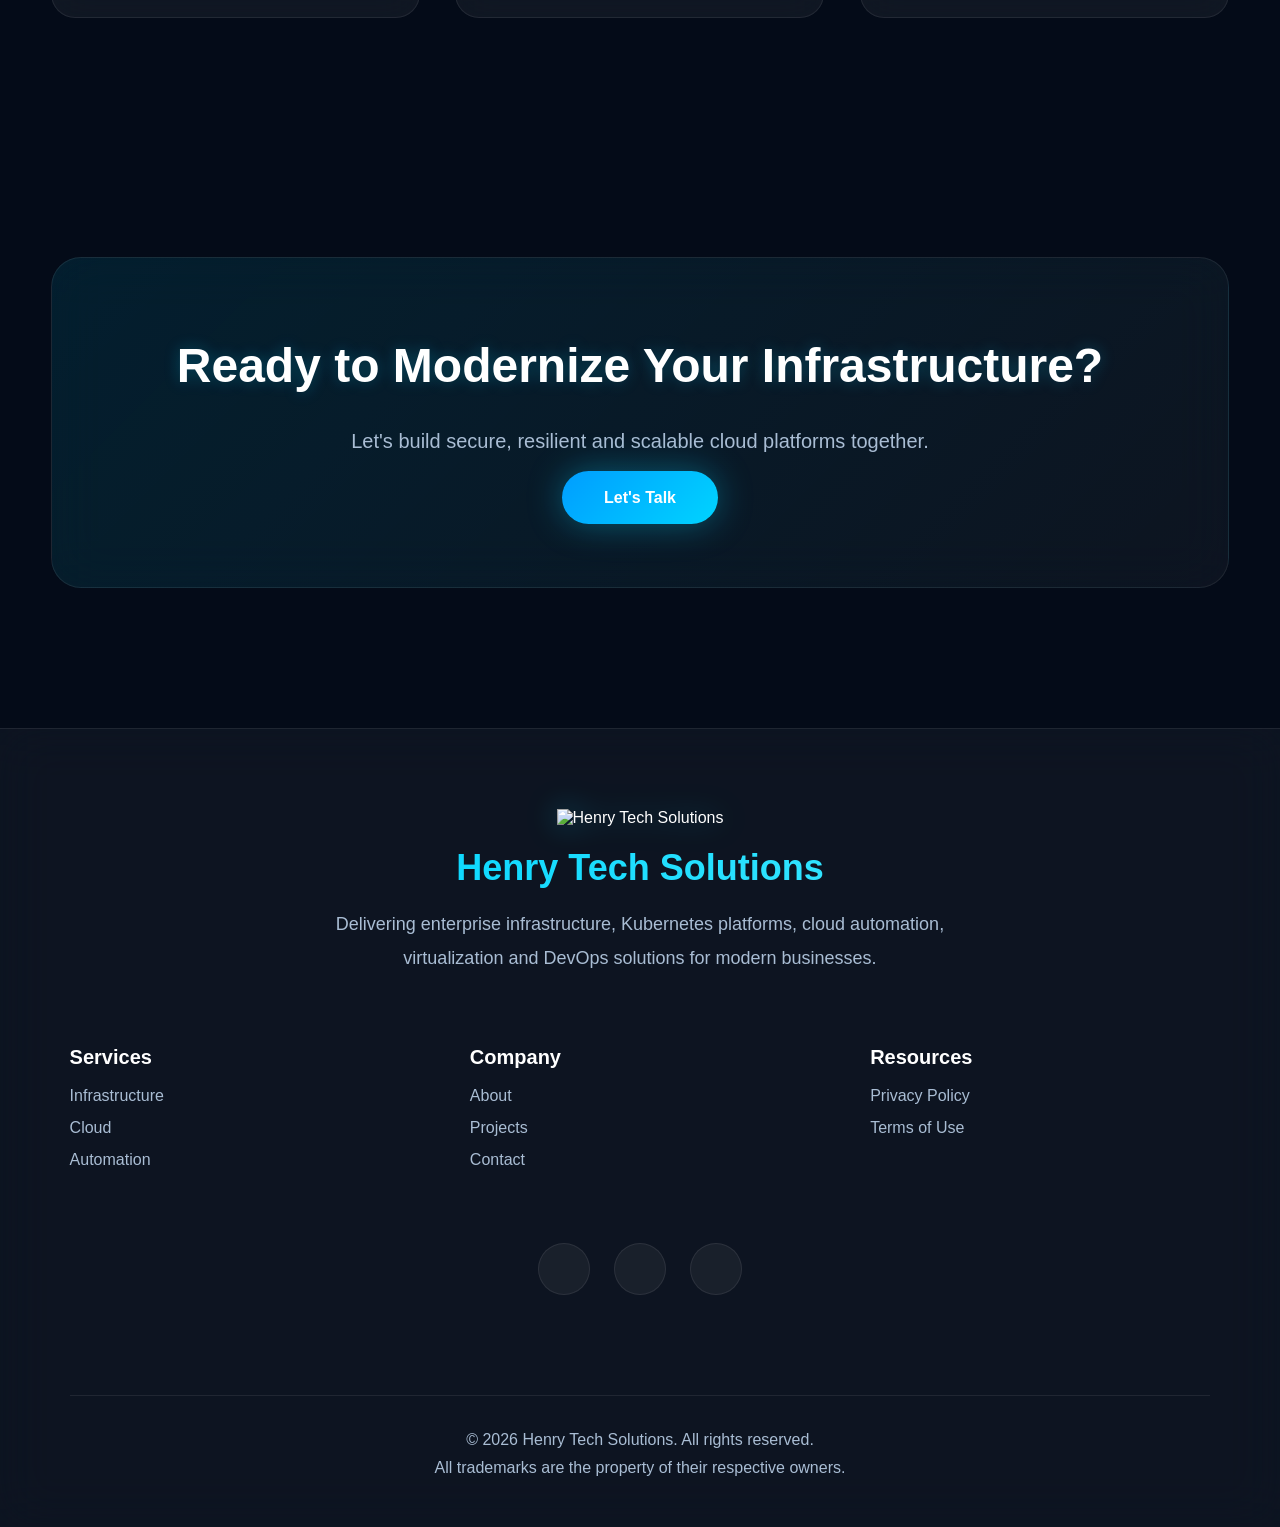
==== commit be557ef8: "Update index.html" ====
--- a/index.html
+++ b/index.html
@@ -455,13 +455,34 @@
 
         <div class="footer-social">
 
-            <a href="#"><i class="fab fa-linkedin"></i></a>
-
-            <a href="#"><i class="fab fa-github"></i></a>
-
-            <a href="#"><i class="fab fa-youtube"></i></a>
-
-            <a href="#"><i class="fas fa-envelope"></i></a>
+            <div class="footer-social">
+
+    <a href="https://linkedin.com/in/henryoudaimy"
+       target="_blank"
+       rel="noopener noreferrer"
+       aria-label="LinkedIn">
+
+        <i class="fab fa-linkedin"></i>
+
+    </a>
+
+    <a href="https://github.com/henryoudaimy"
+       target="_blank"
+       rel="noopener noreferrer"
+       aria-label="GitHub">
+
+        <i class="fab fa-github"></i>
+
+    </a>
+
+    <a href="mailto:henry.oudaimy@gmail.com"
+       aria-label="Email">
+
+        <i class="fas fa-envelope"></i>
+
+    </a>
+
+</div>
 
         </div>
 
--- a/css/style.css
+++ b/css/style.css
@@ -1108,61 +1108,199 @@
 }
 
 /*==================================================
-  FOOTER
+    FOOTER
 ==================================================*/
 
 footer{
 
     margin-top:140px;
 
-    padding:70px 20px;
+    padding:80px 20px 40px;
 
     background:rgba(255,255,255,.04);
 
-    backdrop-filter:blur(20px);
+    backdrop-filter:blur(25px);
 
     border-top:1px solid rgba(255,255,255,.08);
 
 }
 
-.footer-content{
-
-    width:min(1200px,92%);
+.footer-container{
+
+    width:min(1300px,92%);
 
     margin:auto;
 
+}
+
+.footer-brand{
+
     text-align:center;
 
-}
-
-.footer-content h3{
-
-    font-size:34px;
+    max-width:700px;
+
+    margin:0 auto 70px;
+
+}
+
+.footer-brand img{
+
+    width:60px;
 
     margin-bottom:20px;
+
+    filter:drop-shadow(0 0 15px rgba(0,212,255,.35));
+
+}
+
+.footer-brand h3{
+
+    font-size:36px;
+
+    margin-bottom:18px;
 
     background:linear-gradient(
         90deg,
         #00d4ff,
         #5ef2ff,
-        #00d4ff);
+        #00d4ff
+    );
 
     background-size:300%;
 
     -webkit-background-clip:text;
+
     -webkit-text-fill-color:transparent;
 
     animation:gradientMove 8s linear infinite;
 
 }
 
-.footer-content p{
+.footer-brand p{
 
     color:var(--muted);
 
-    margin-top:12px;
-
-    font-size:17px;
+    line-height:1.9;
+
+    font-size:18px;
+
+}
+
+.footer-links{
+
+    display:grid;
+
+    grid-template-columns:repeat(3,1fr);
+
+    gap:60px;
+
+    margin-bottom:60px;
+
+}
+
+.footer-links h4{
+
+    color:white;
+
+    margin-bottom:18px;
+
+    font-size:20px;
+
+}
+
+.footer-links a{
+
+    display:block;
+
+    color:var(--muted);
+
+    text-decoration:none;
+
+    margin-bottom:14px;
+
+    transition:.3s;
+
+}
+
+.footer-links a:hover{
+
+    color:var(--primary);
+
+    transform:translateX(6px);
+
+}
+
+.footer-social{
+
+    display:flex;
+
+    justify-content:center;
+
+    gap:24px;
+
+    margin-bottom:50px;
+
+}
+
+.footer-social a{
+
+    width:52px;
+
+    height:52px;
+
+    display:flex;
+
+    justify-content:center;
+
+    align-items:center;
+
+    border-radius:50%;
+
+    text-decoration:none;
+
+    color:white;
+
+    background:rgba(255,255,255,.05);
+
+    border:1px solid rgba(255,255,255,.08);
+
+    transition:.35s;
+
+}
+
+.footer-social a:hover{
+
+    background:rgba(0,212,255,.15);
+
+    border-color:rgba(0,212,255,.5);
+
+    transform:translateY(-6px);
+
+    box-shadow:0 0 20px rgba(0,212,255,.35);
+
+}
+
+footer hr{
+
+    border:none;
+
+    border-top:1px solid rgba(255,255,255,.08);
+
+    margin-bottom:35px;
+
+}
+
+.footer-bottom{
+
+    text-align:center;
+
+}
+
+.footer-bottom p{
+
+    color:var(--muted);
+
+    margin:10px 0;
 
 }
 
@@ -1412,6 +1550,27 @@
 
     }
 
+   .footer-links{
+
+    grid-template-columns:1fr;
+
+    text-align:center;
+
+    gap:35px;
+
+}
+
+  .footer-links a:hover{
+
+   transform:none;
+
+}
+
+  .footer-brand{
+
+   margin-bottom:50px;
+
+}
 }
 
 @media(max-width:520px){
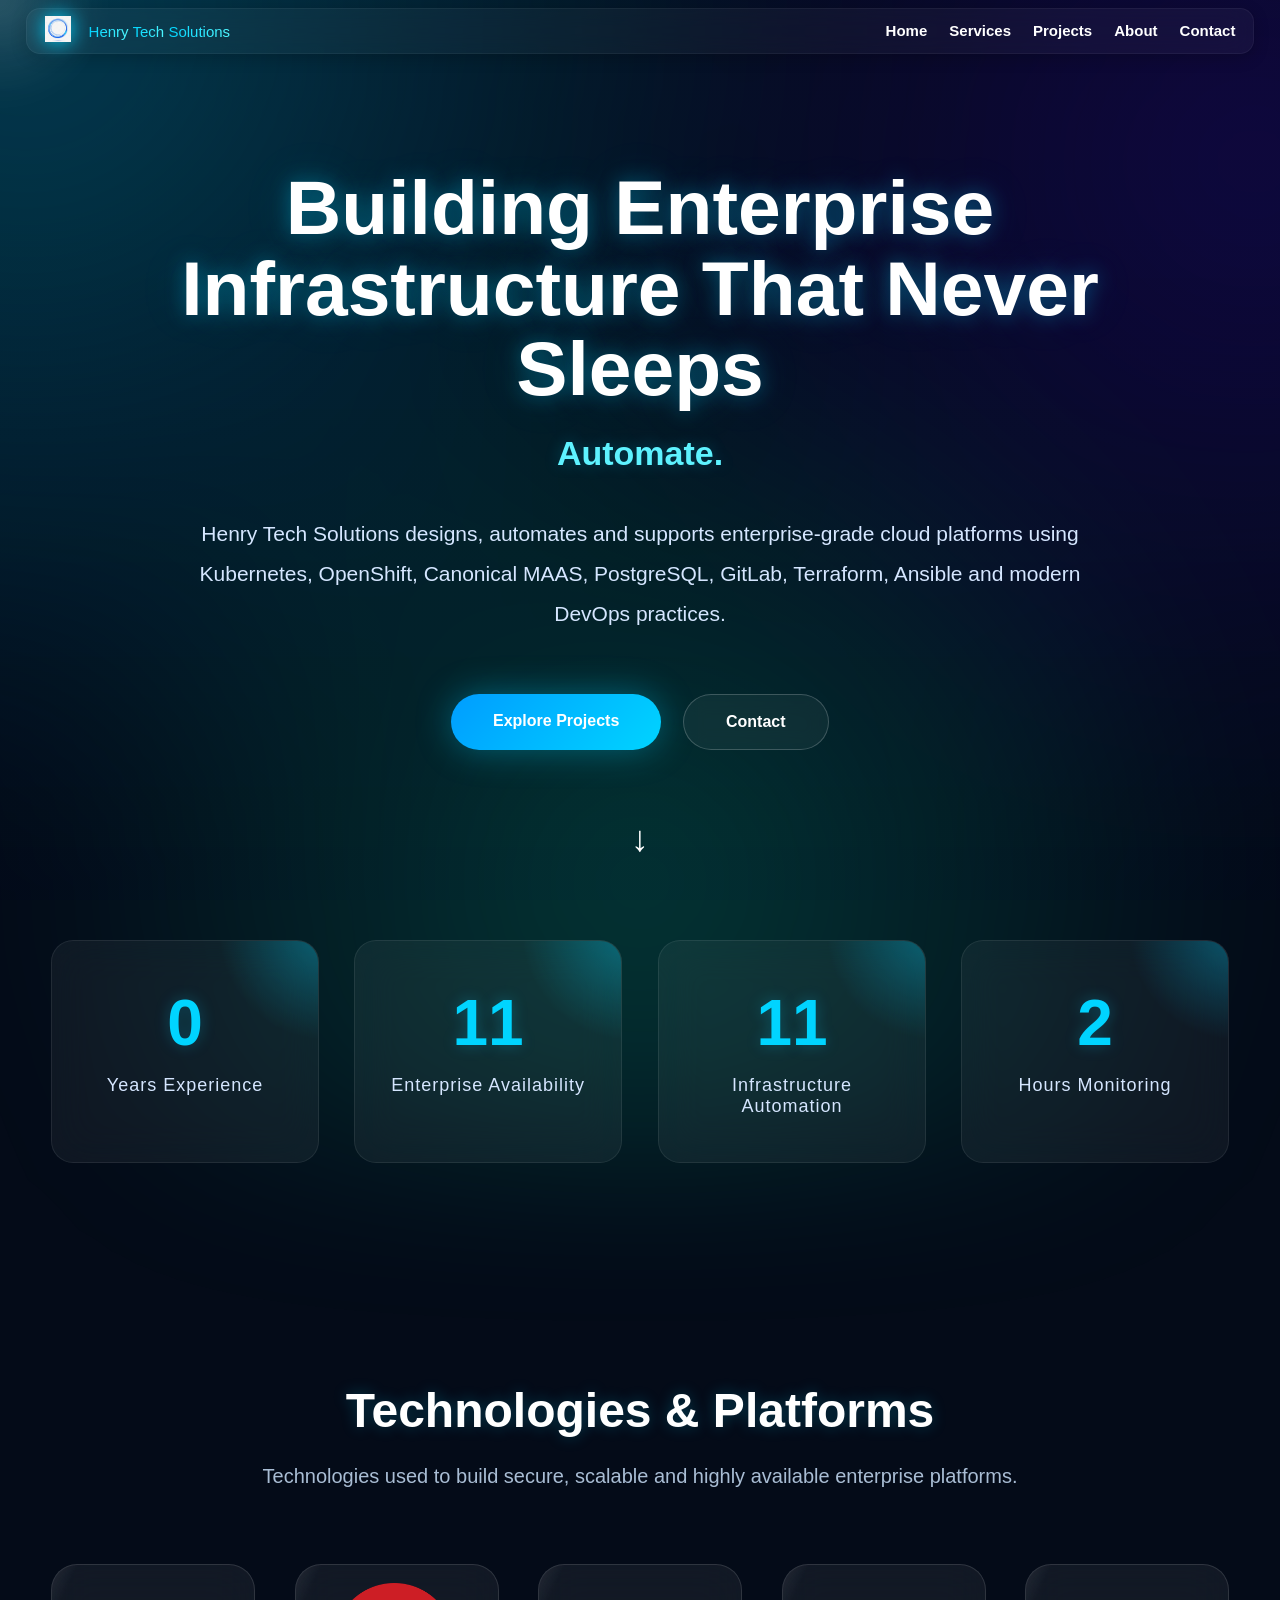
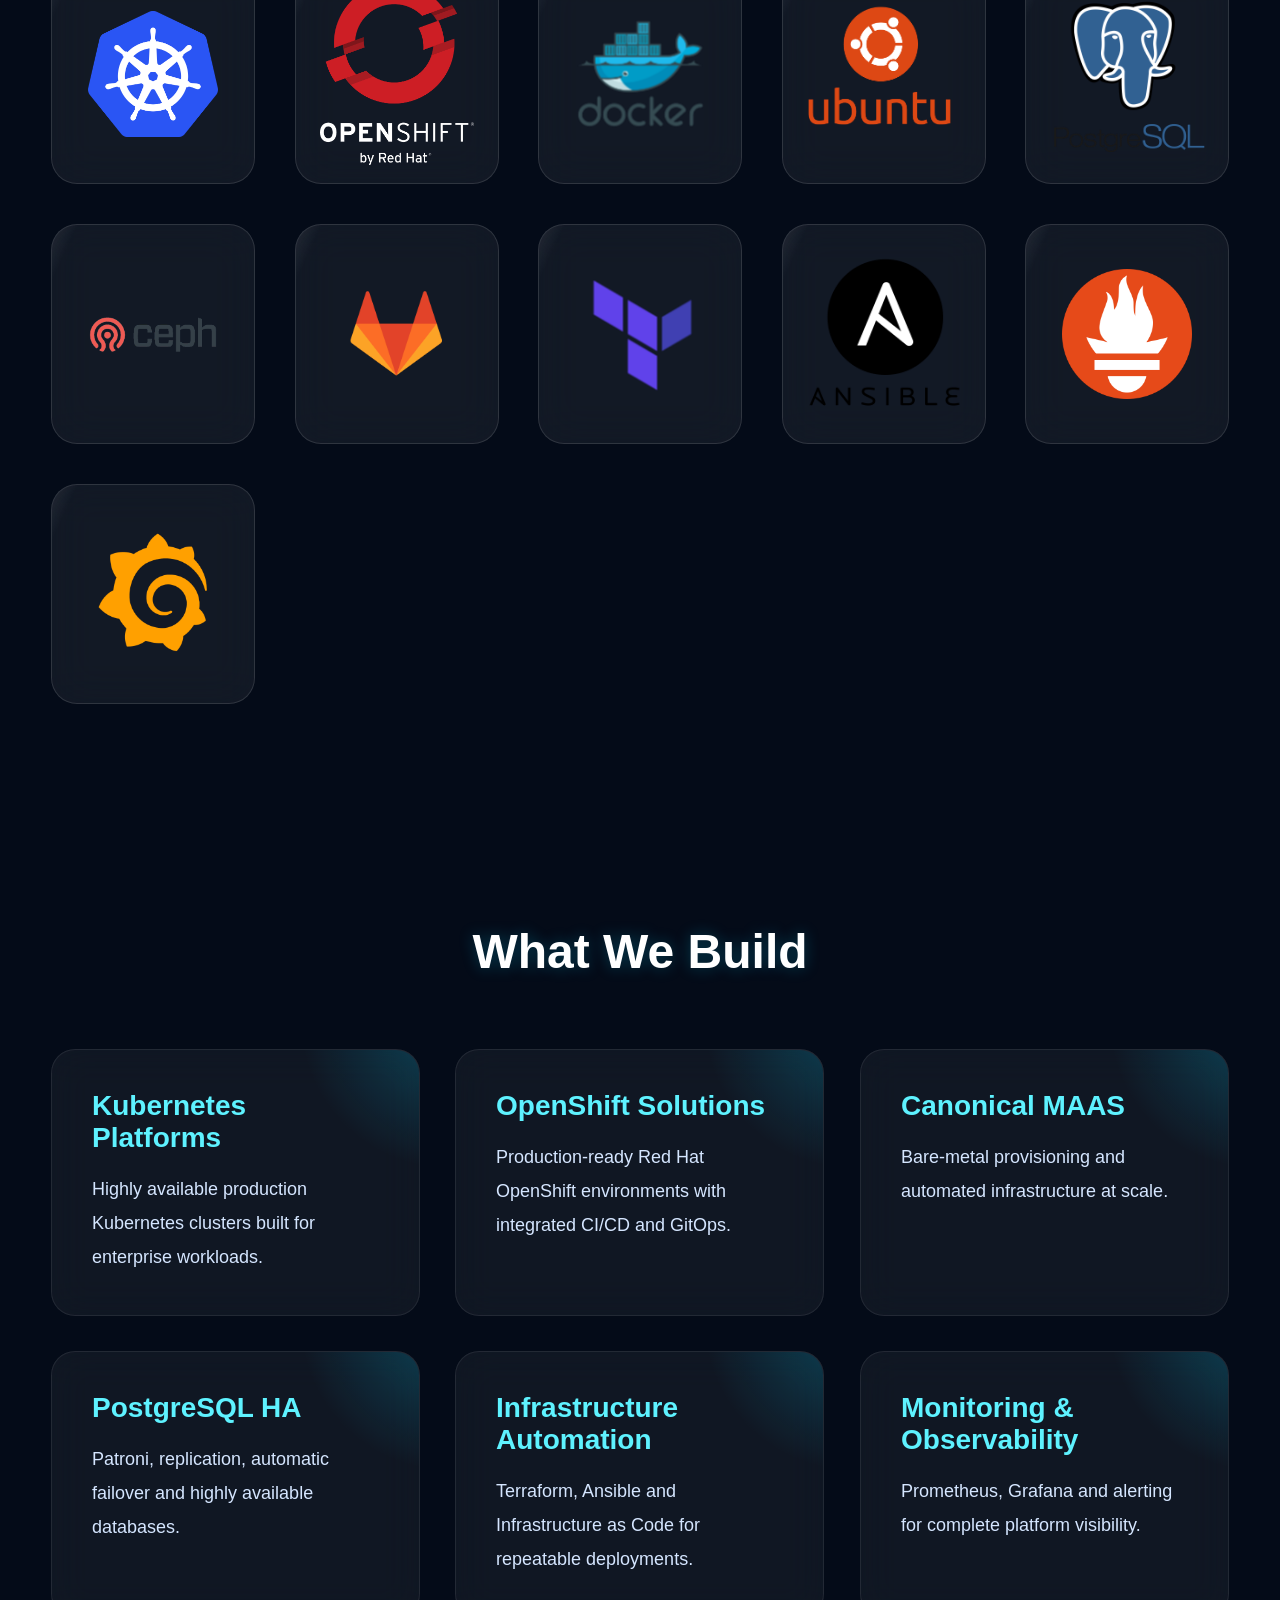
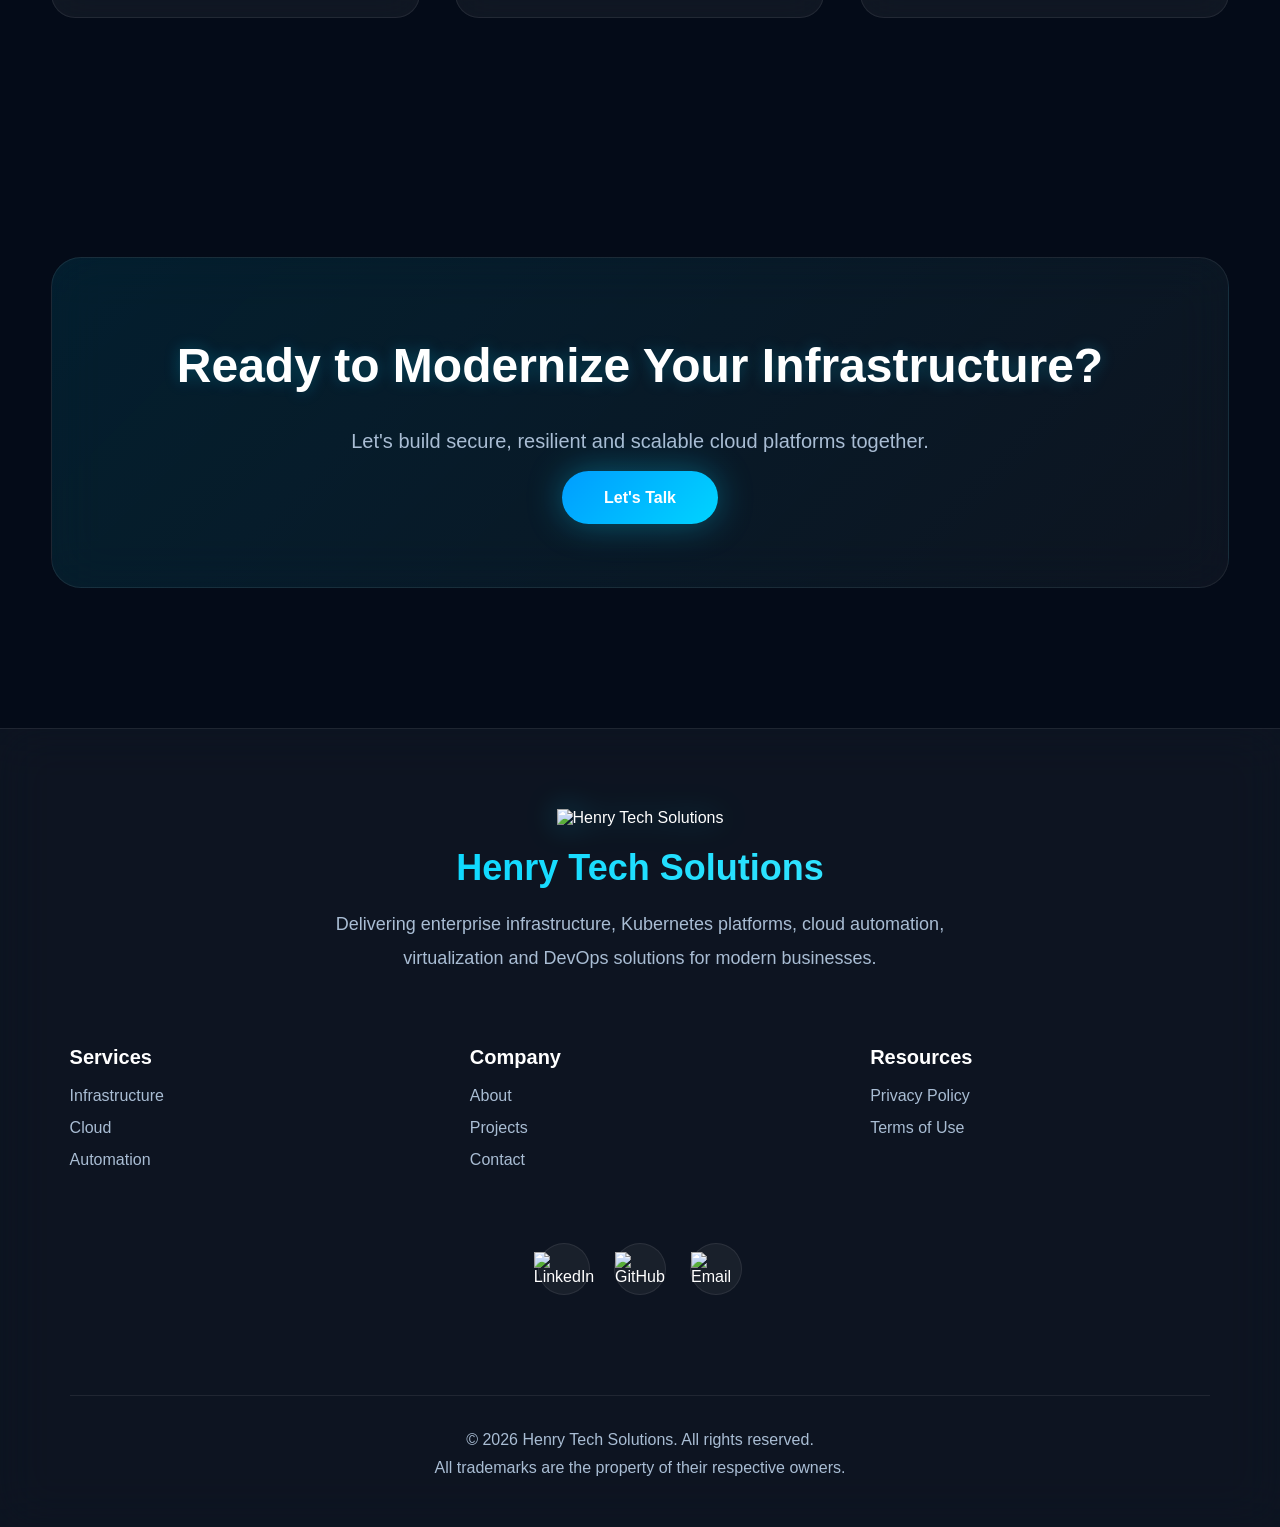
==== commit da3654ff: "Update index.html" ====
--- a/index.html
+++ b/index.html
@@ -462,7 +462,7 @@
        rel="noopener noreferrer"
        aria-label="LinkedIn">
 
-        <i class="fab fa-linkedin"></i>
+        <img src="images/linkedin.png" alt="LinkedIn">
 
     </a>
 
@@ -471,14 +471,14 @@
        rel="noopener noreferrer"
        aria-label="GitHub">
 
-        <i class="fab fa-github"></i>
+        <img src="images/github.png" alt="GitHub">
 
     </a>
 
     <a href="mailto:henry.oudaimy@gmail.com"
        aria-label="Email">
 
-        <i class="fas fa-envelope"></i>
+        <img src="images/email.png" alt="Email">
 
     </a>
 
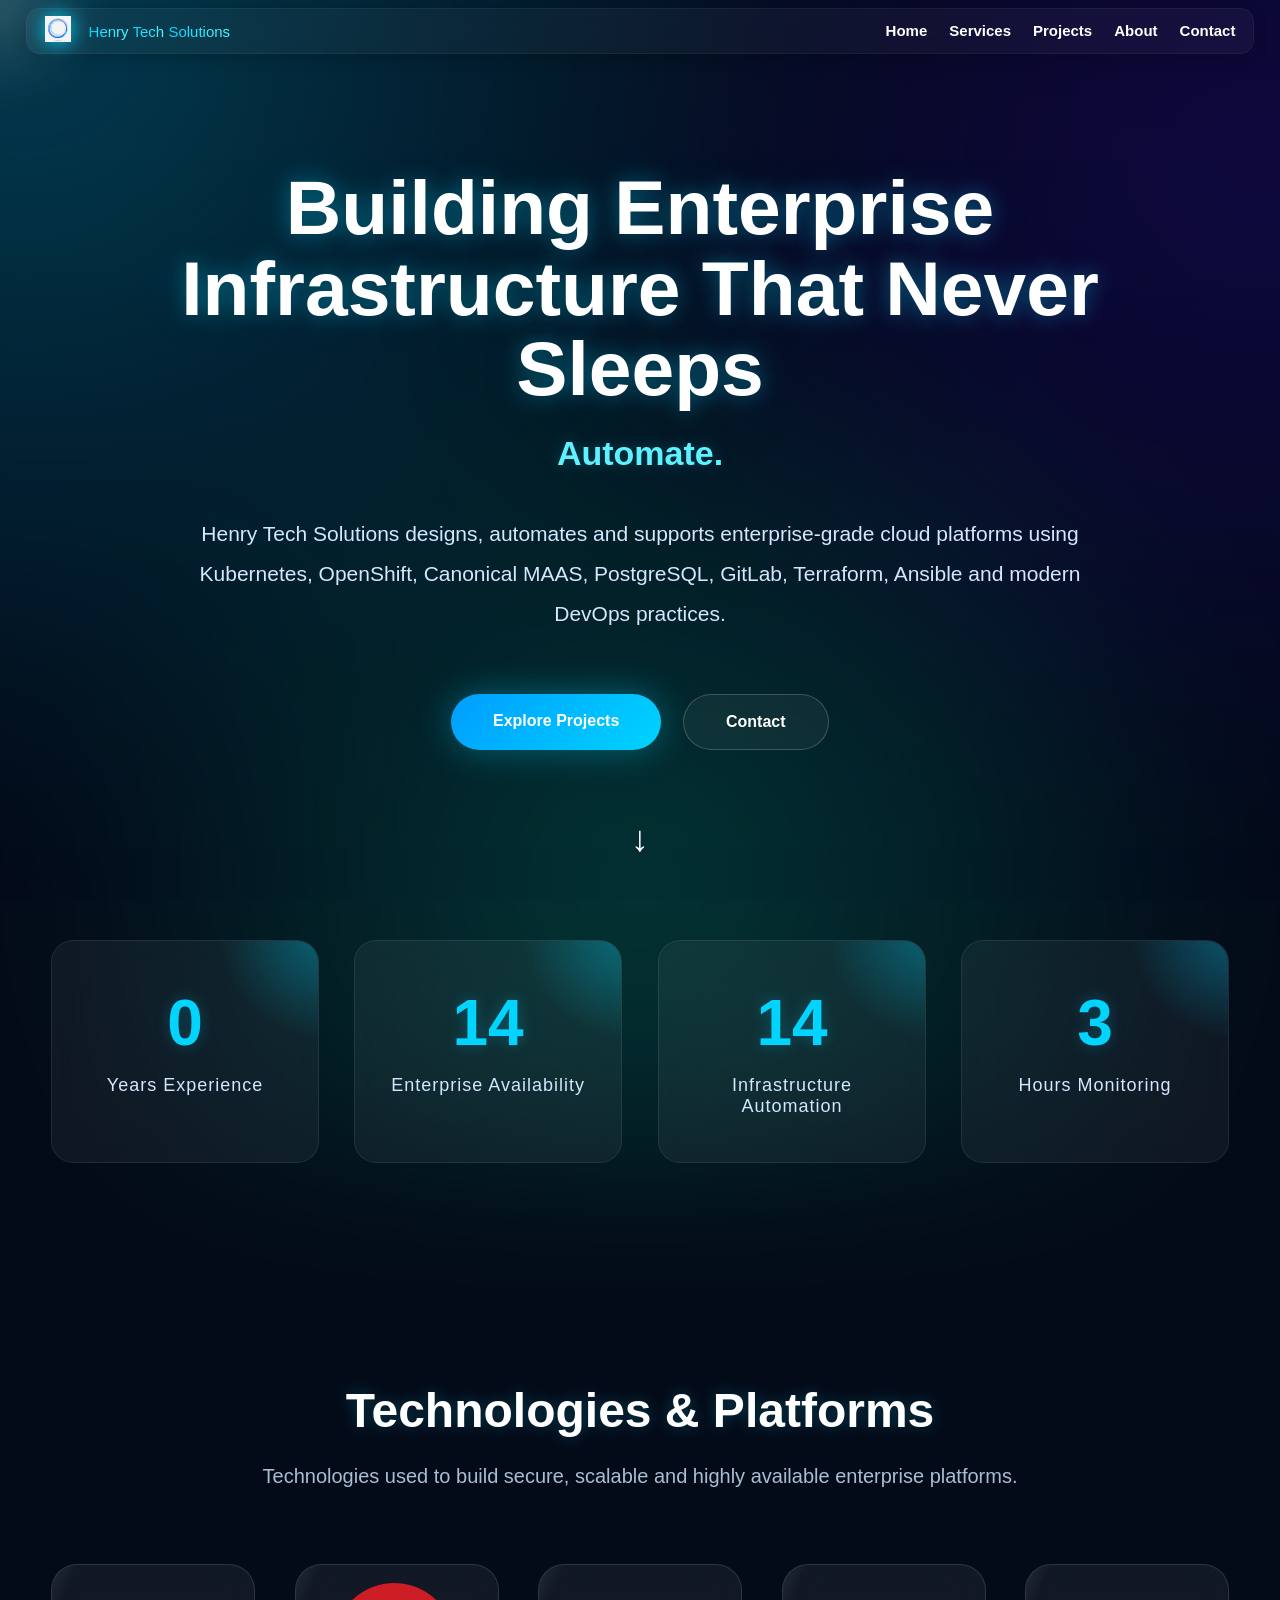
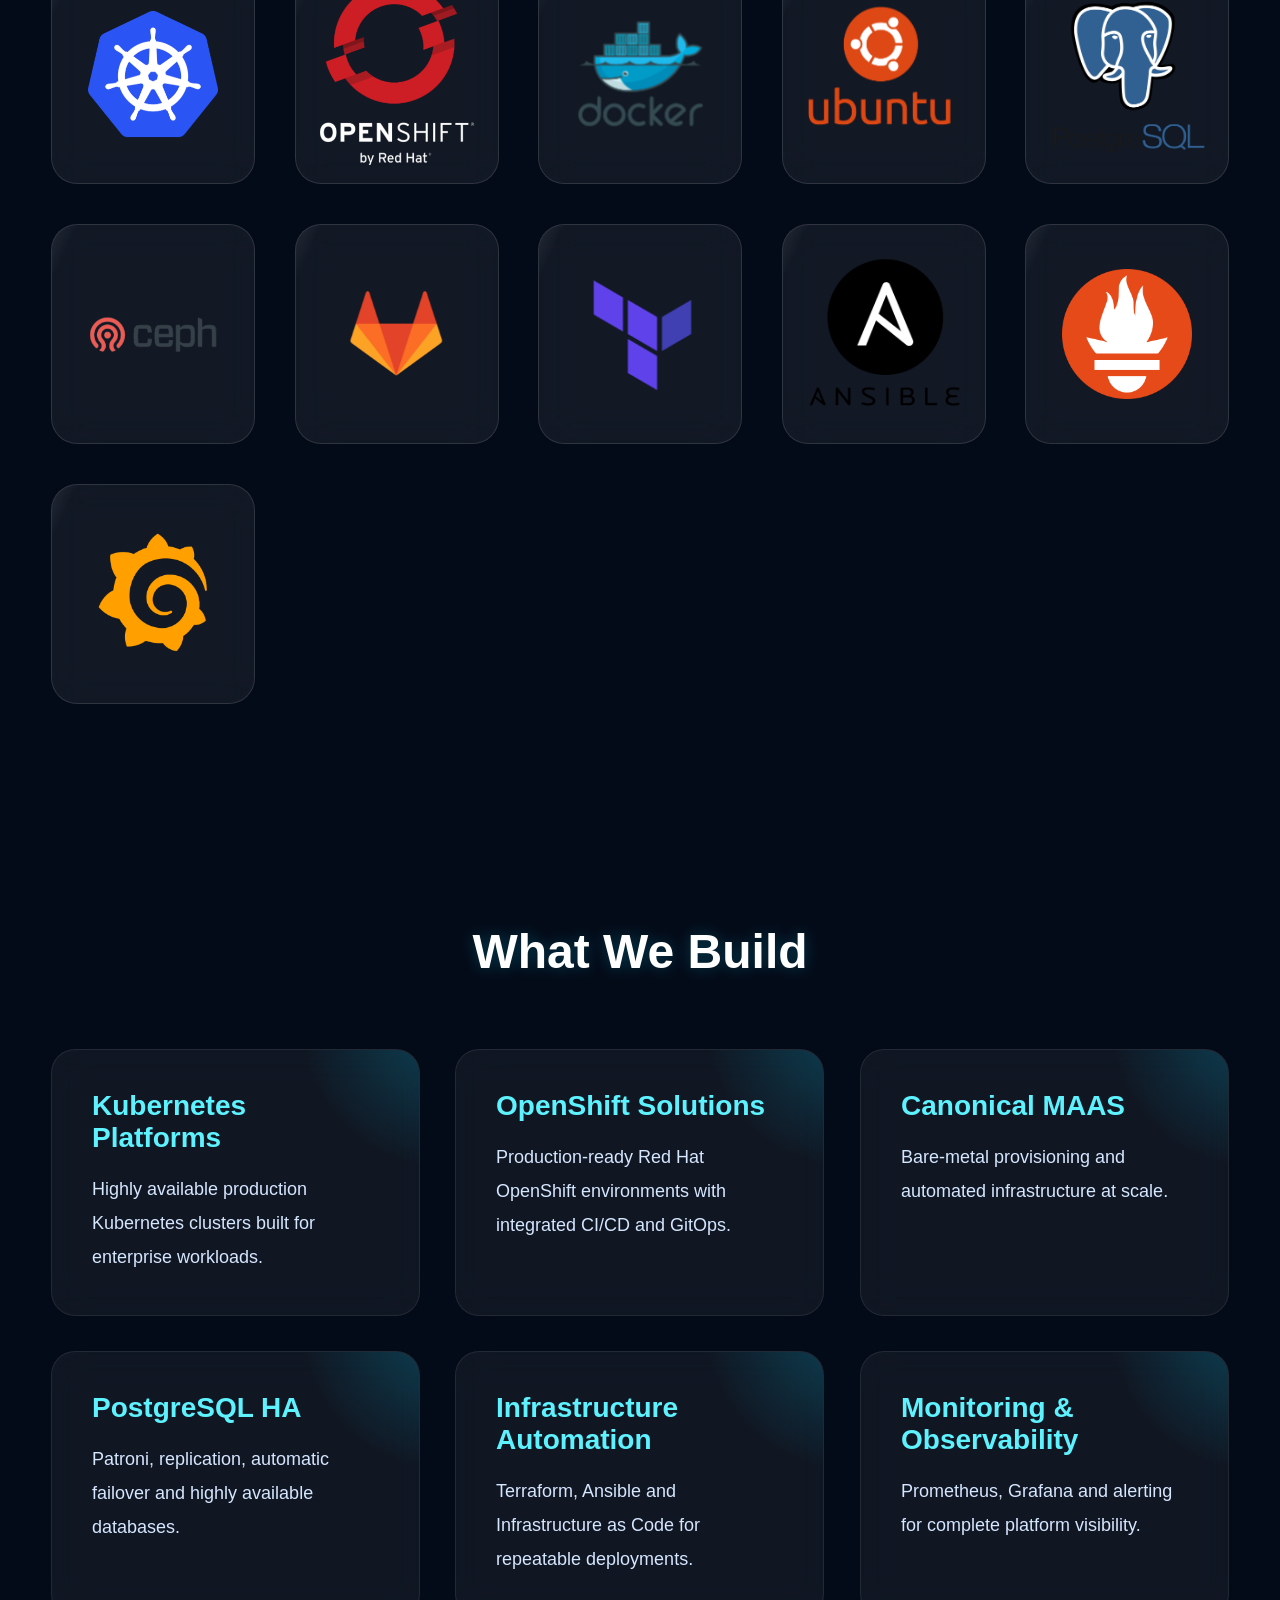
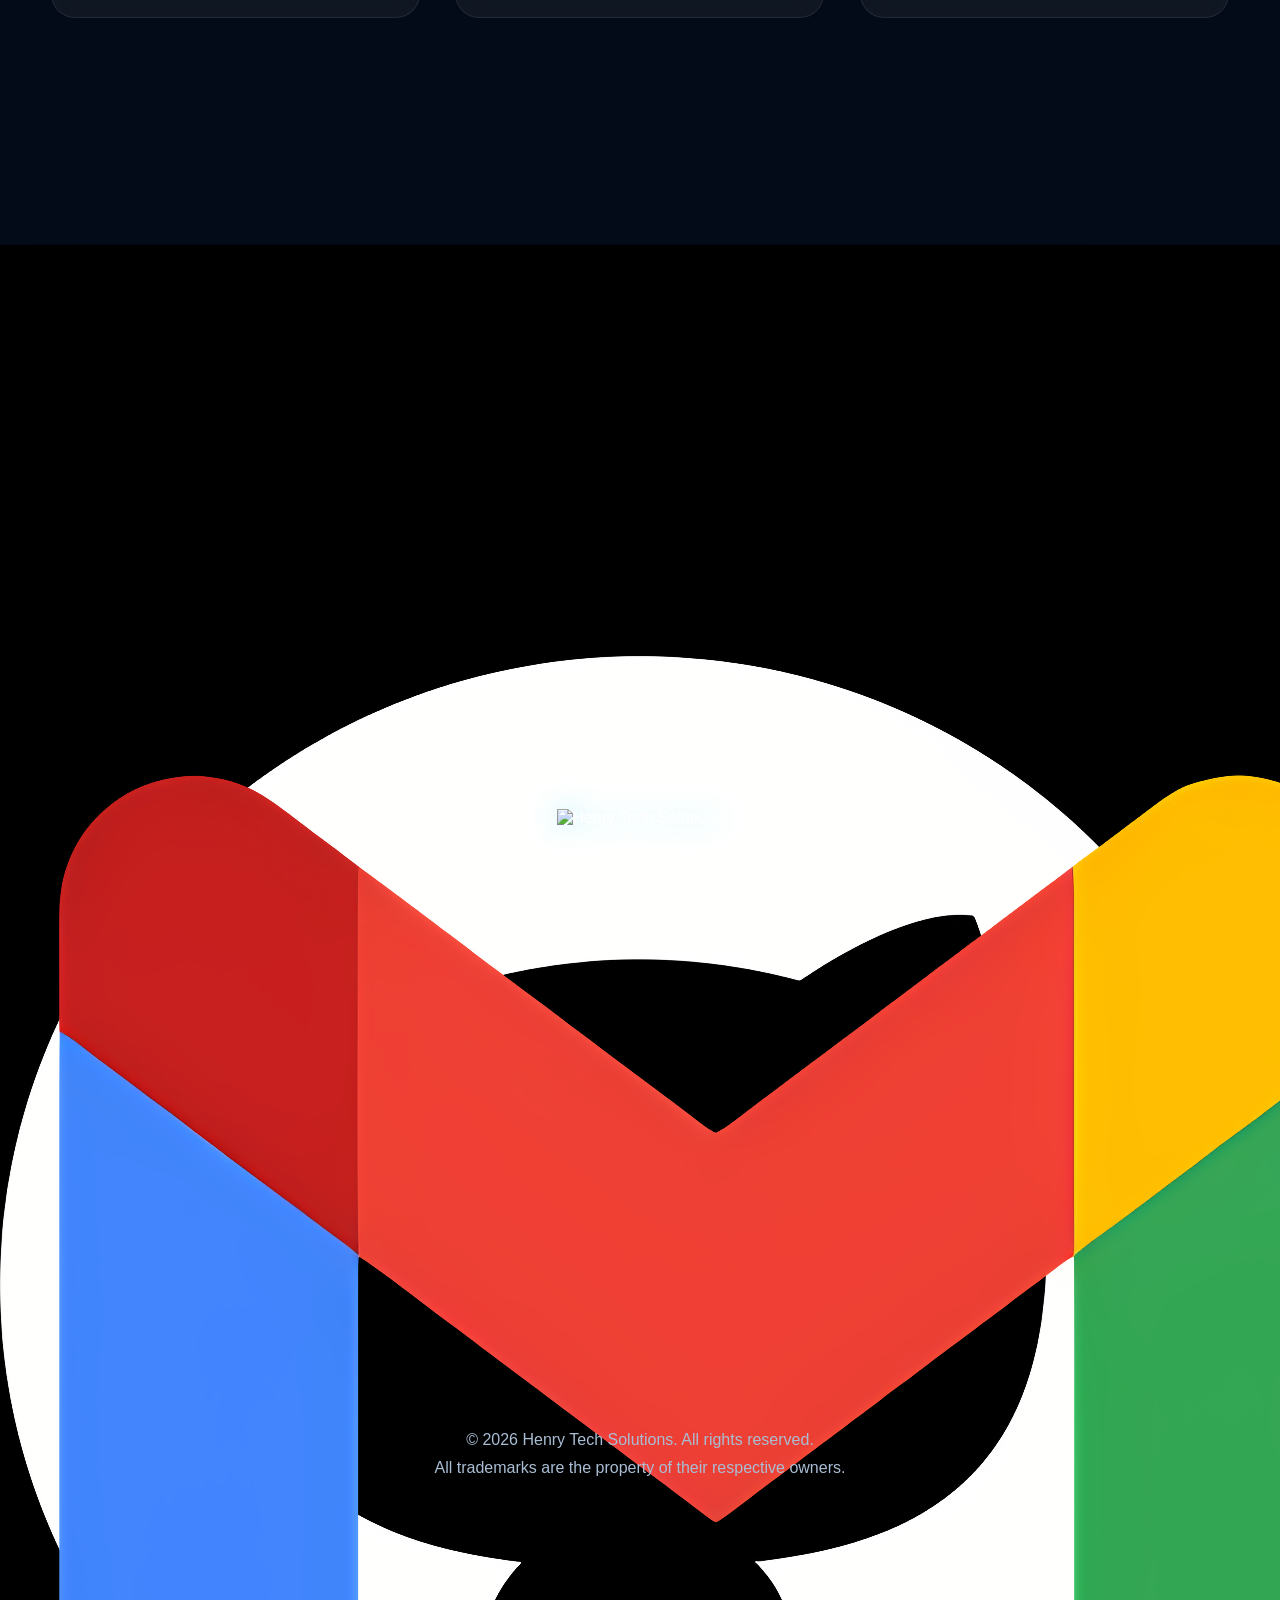
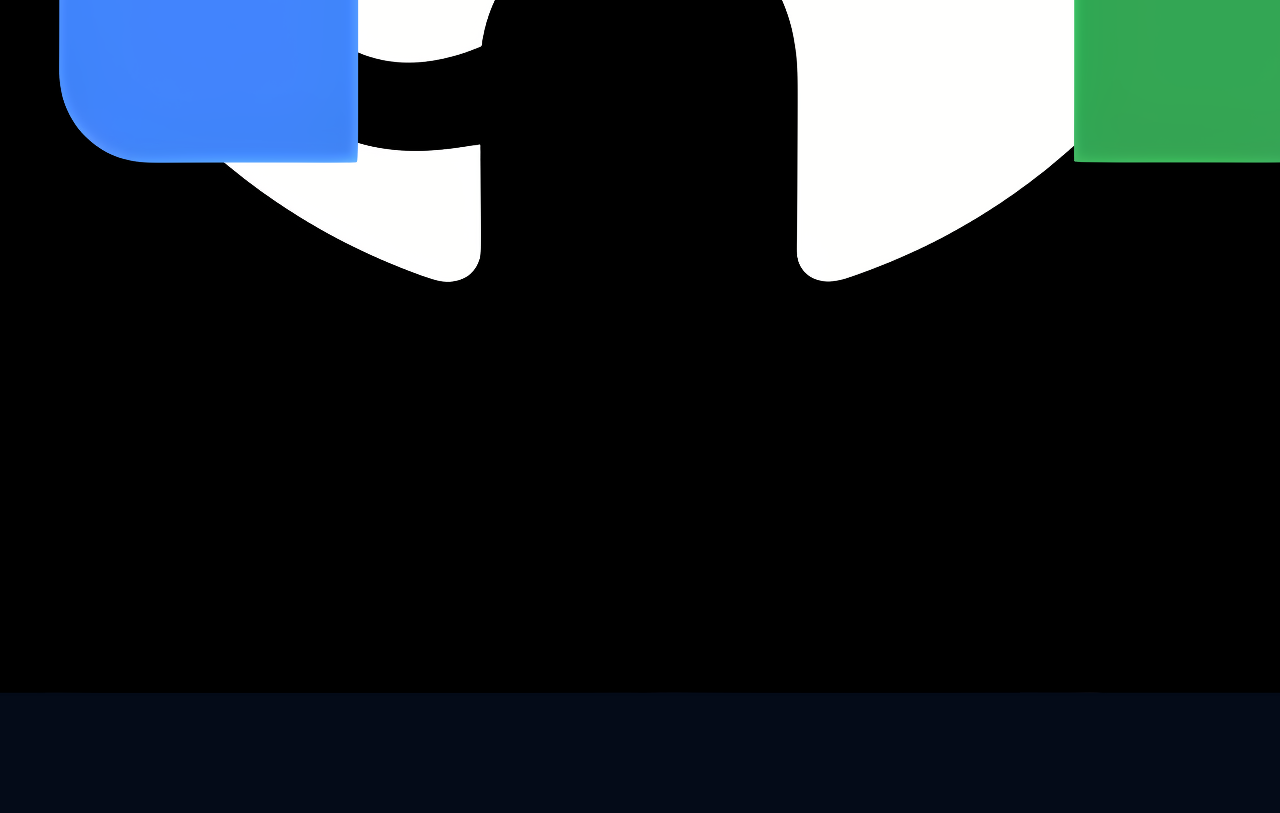
==== commit d2feb0db: "Update index.html" ====
--- a/index.html
+++ b/index.html
@@ -462,7 +462,7 @@
        rel="noopener noreferrer"
        aria-label="LinkedIn">
 
-        <img src="images/linkedin.png" alt="LinkedIn">
+        <img src="logos/linkedin.png" alt="LinkedIn">
 
     </a>
 
@@ -471,14 +471,14 @@
        rel="noopener noreferrer"
        aria-label="GitHub">
 
-        <img src="images/github.png" alt="GitHub">
+        <img src="logos/github.png" alt="GitHub">
 
     </a>
 
     <a href="mailto:henry.oudaimy@gmail.com"
        aria-label="Email">
 
-        <img src="images/email.png" alt="Email">
+        <img src="logos/email.png" alt="Email">
 
     </a>
 
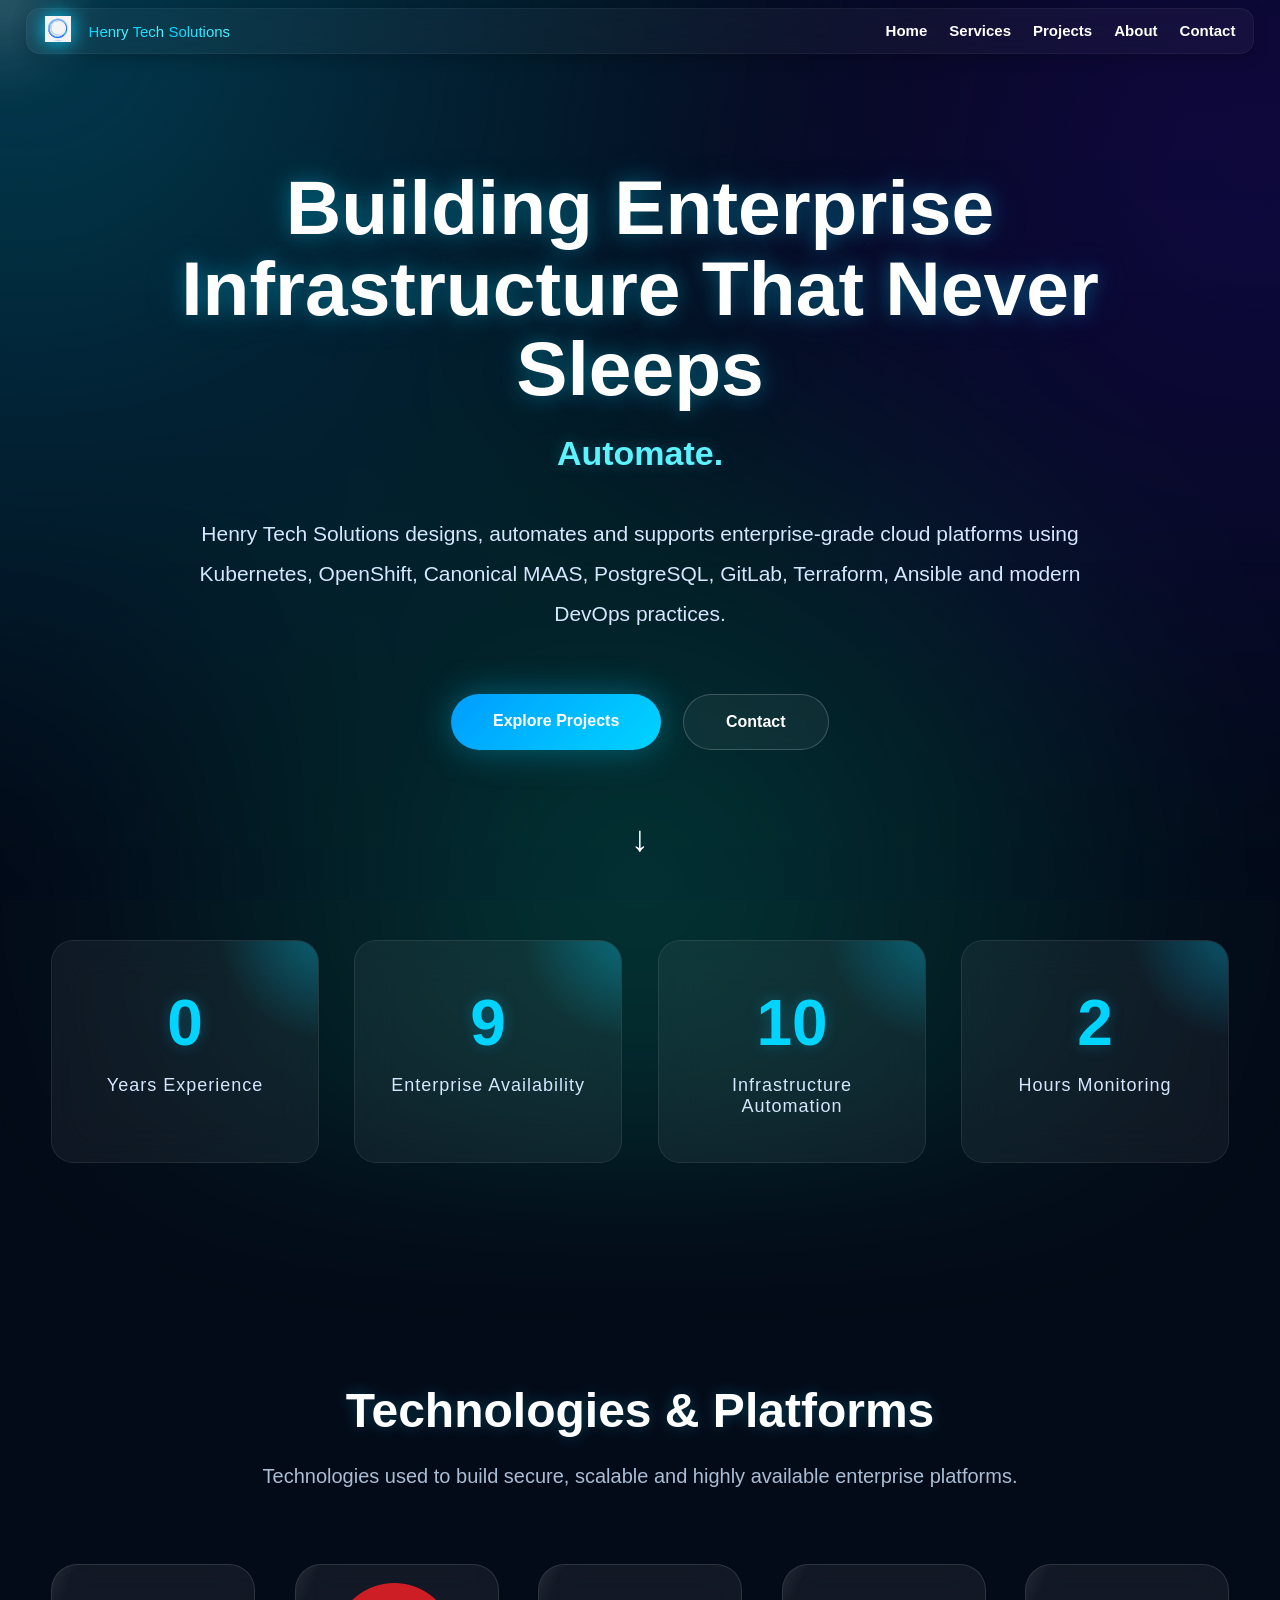
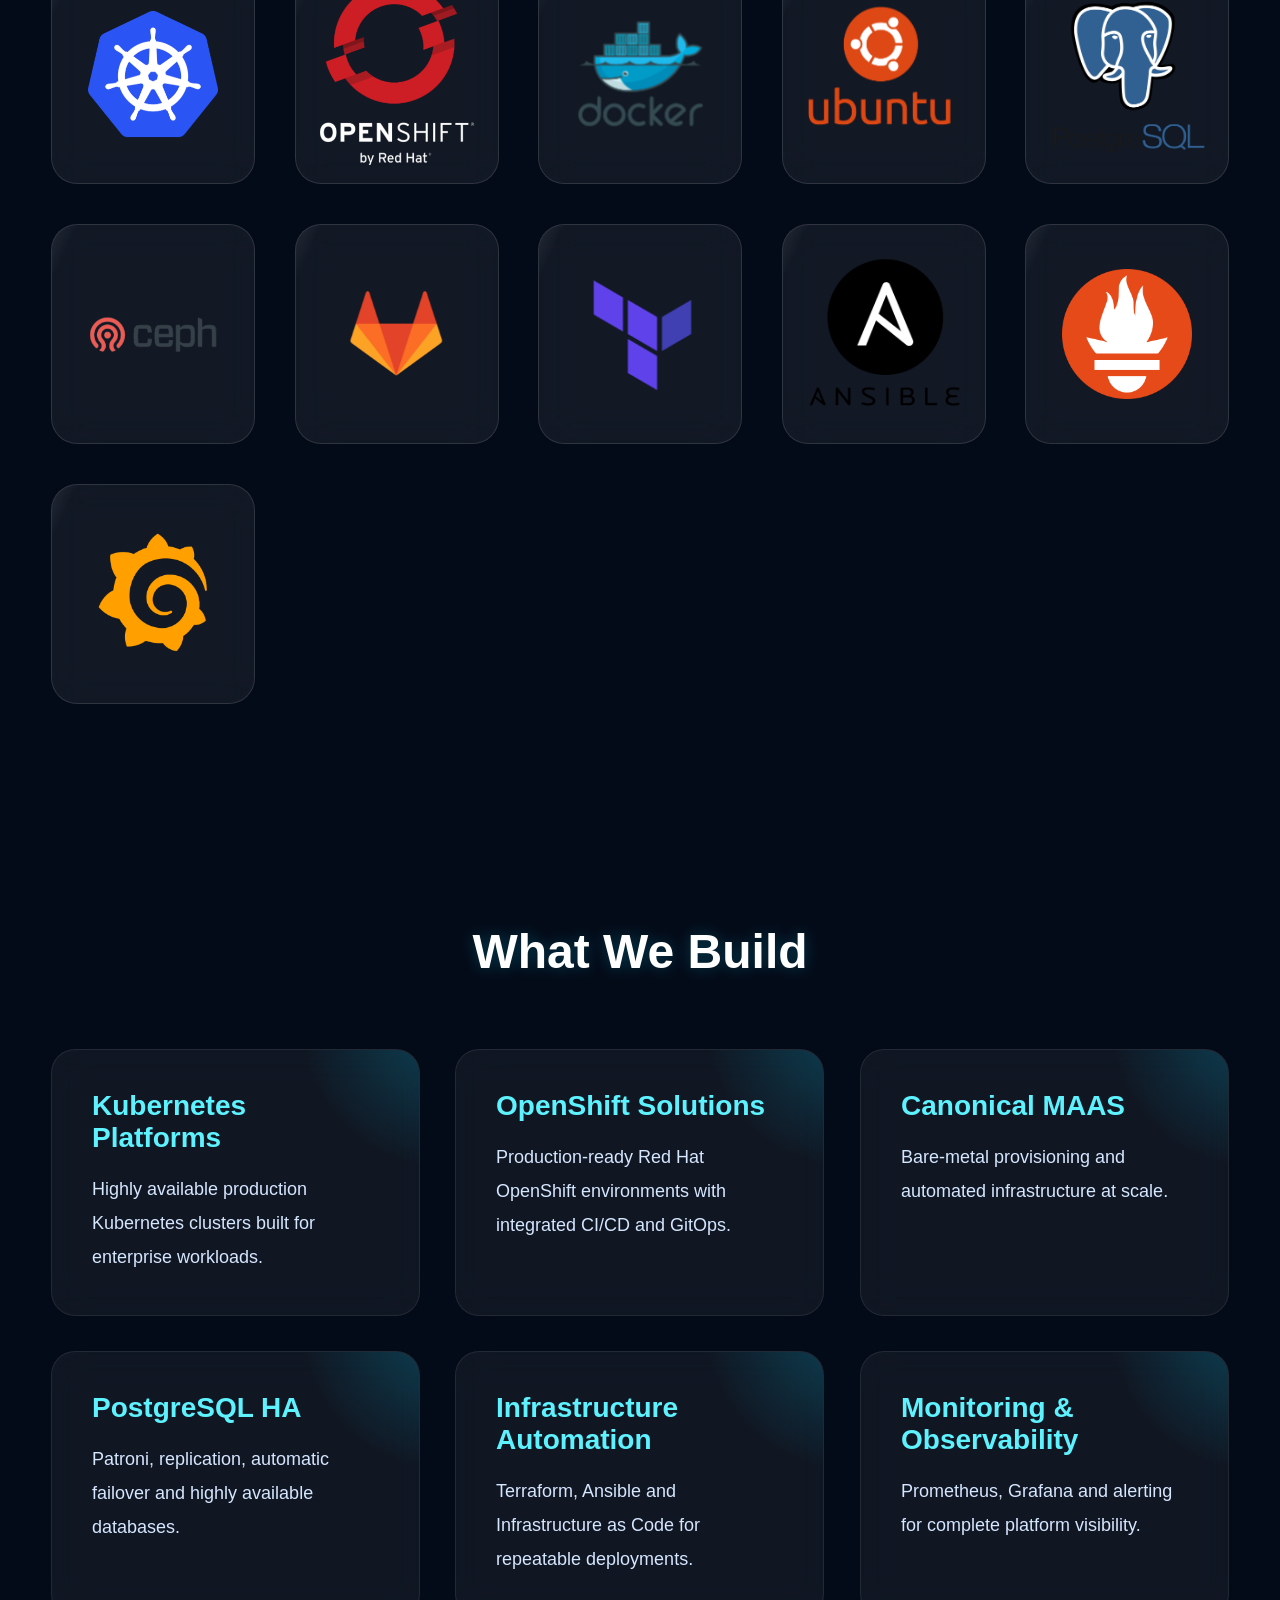
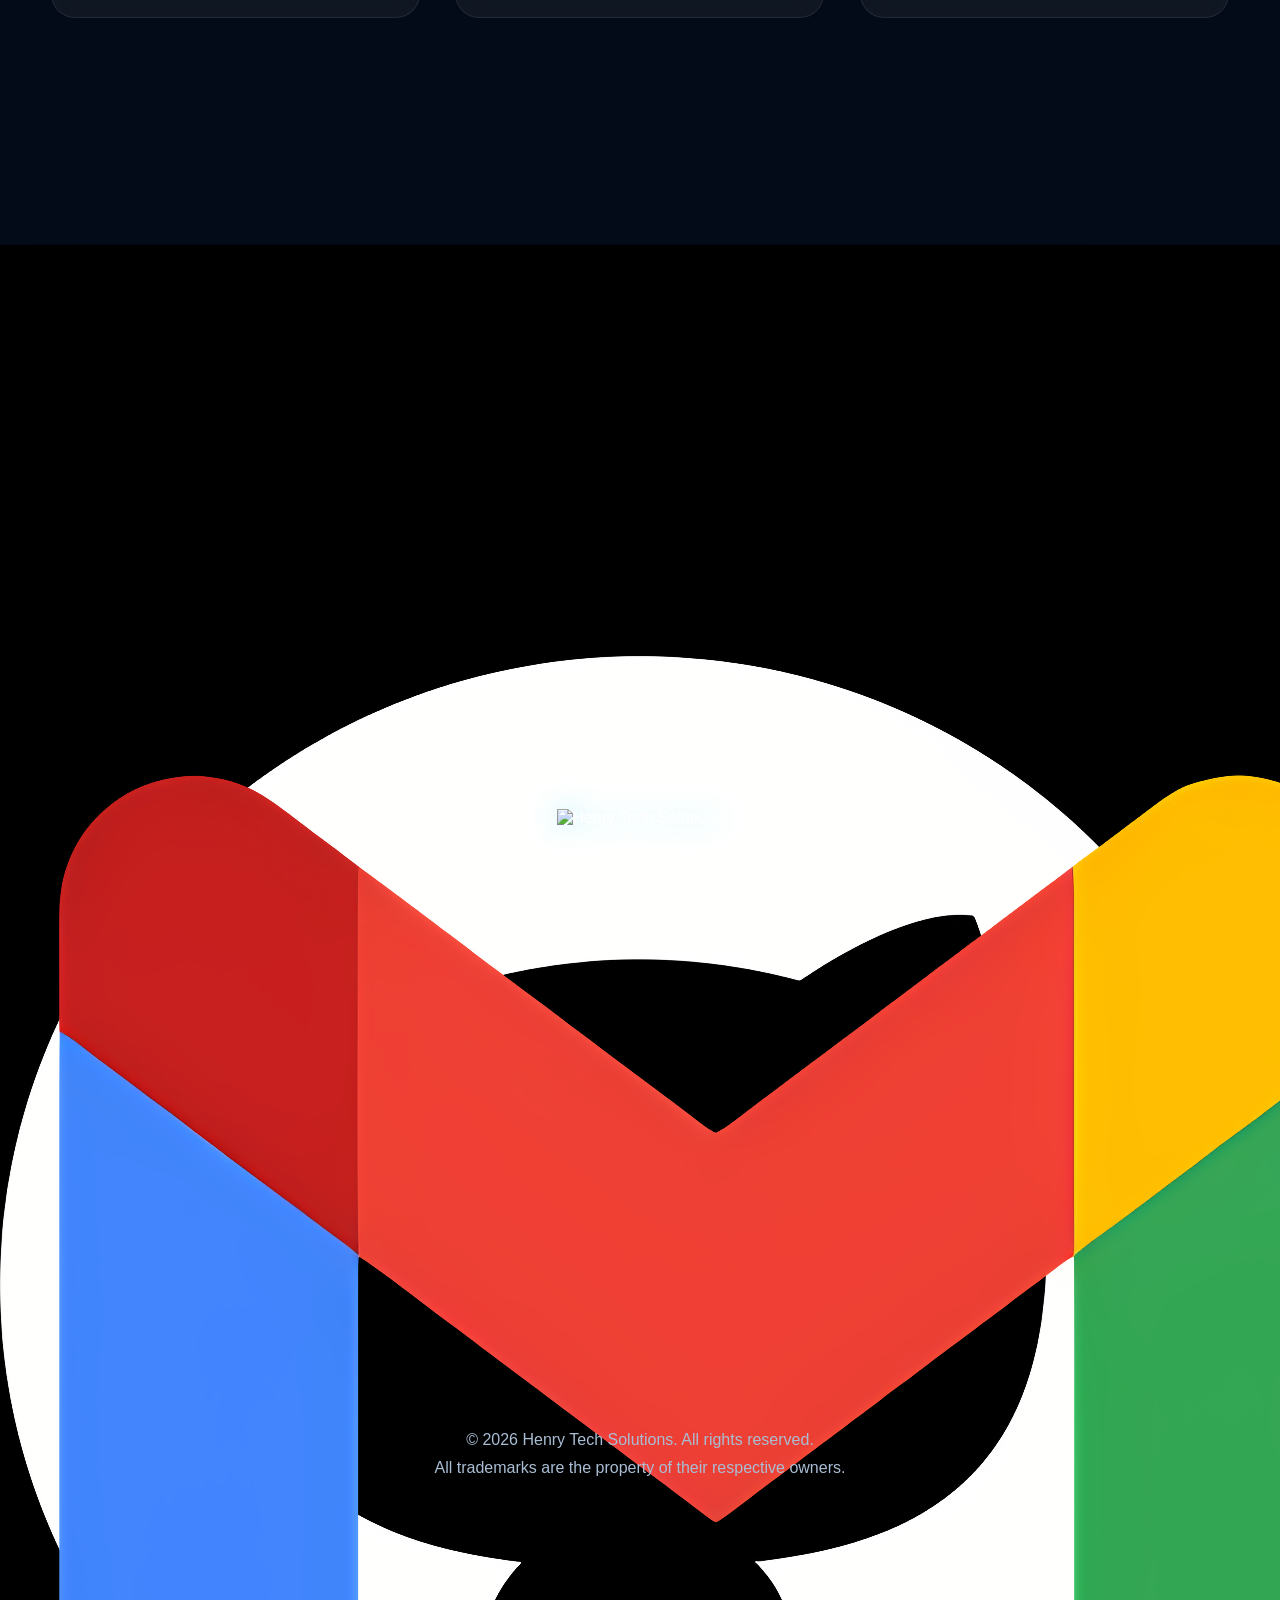
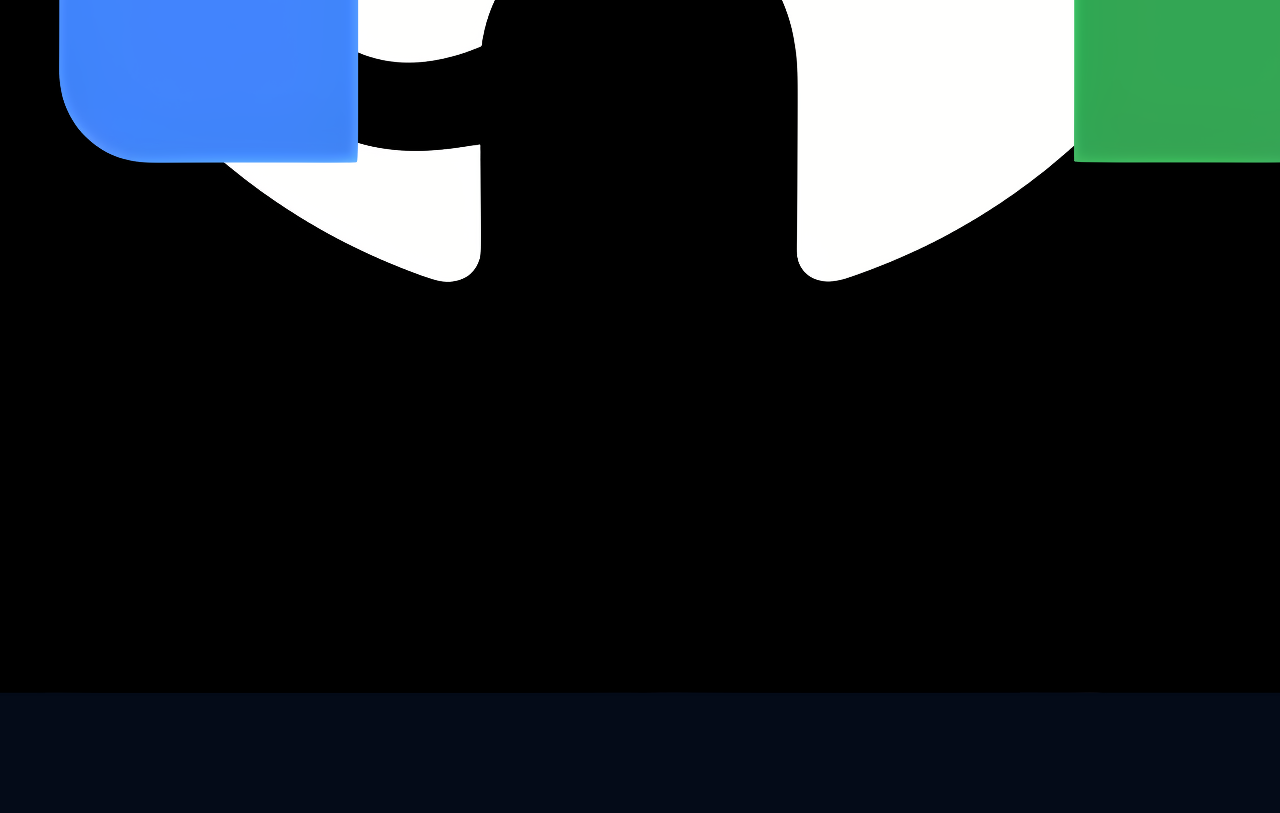
==== commit 415c908d: "Update index.html" ====
--- a/index.html
+++ b/index.html
@@ -408,7 +408,7 @@
 
         <div class="footer-brand">
 
-            <img src="images/logo.png" alt="Henry Tech Solutions">
+            <img src="logos/logo.png" alt="Henry Tech Solutions">
 
             <h3>Henry Tech Solutions</h3>
 
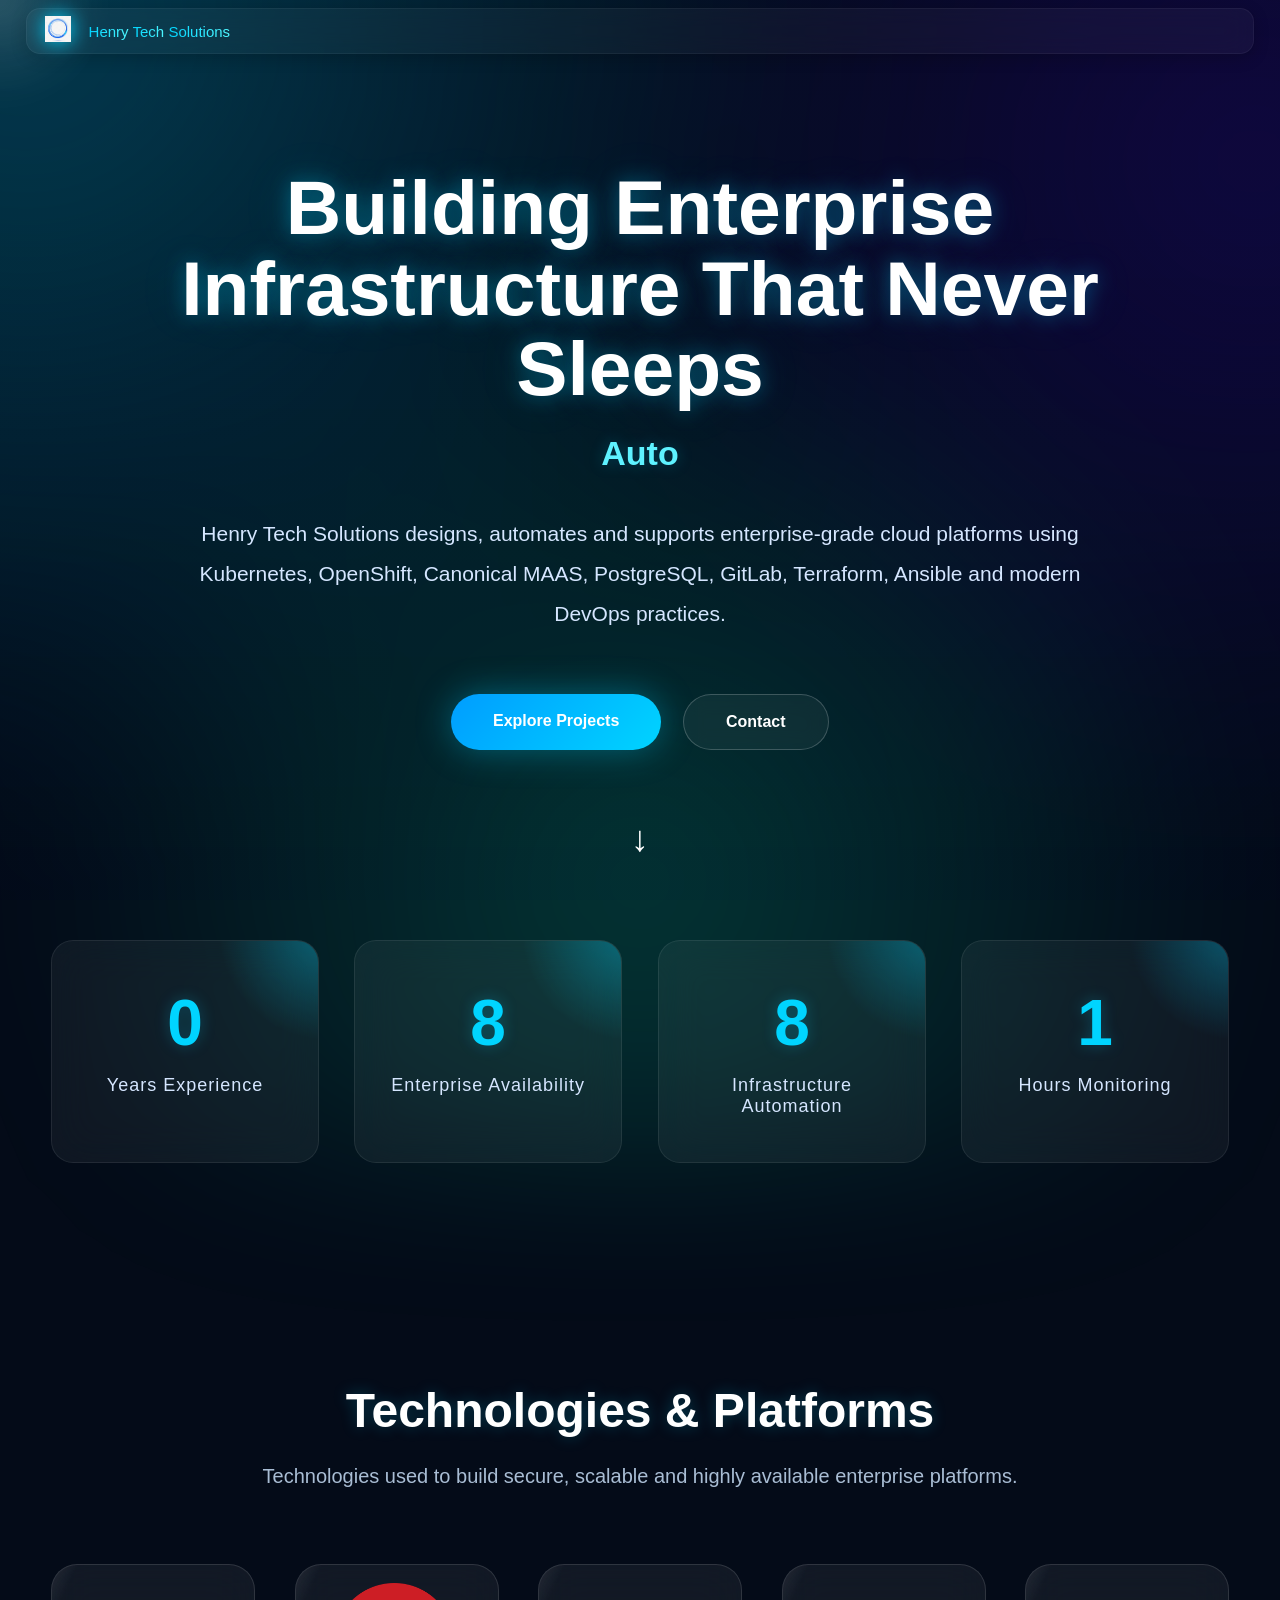
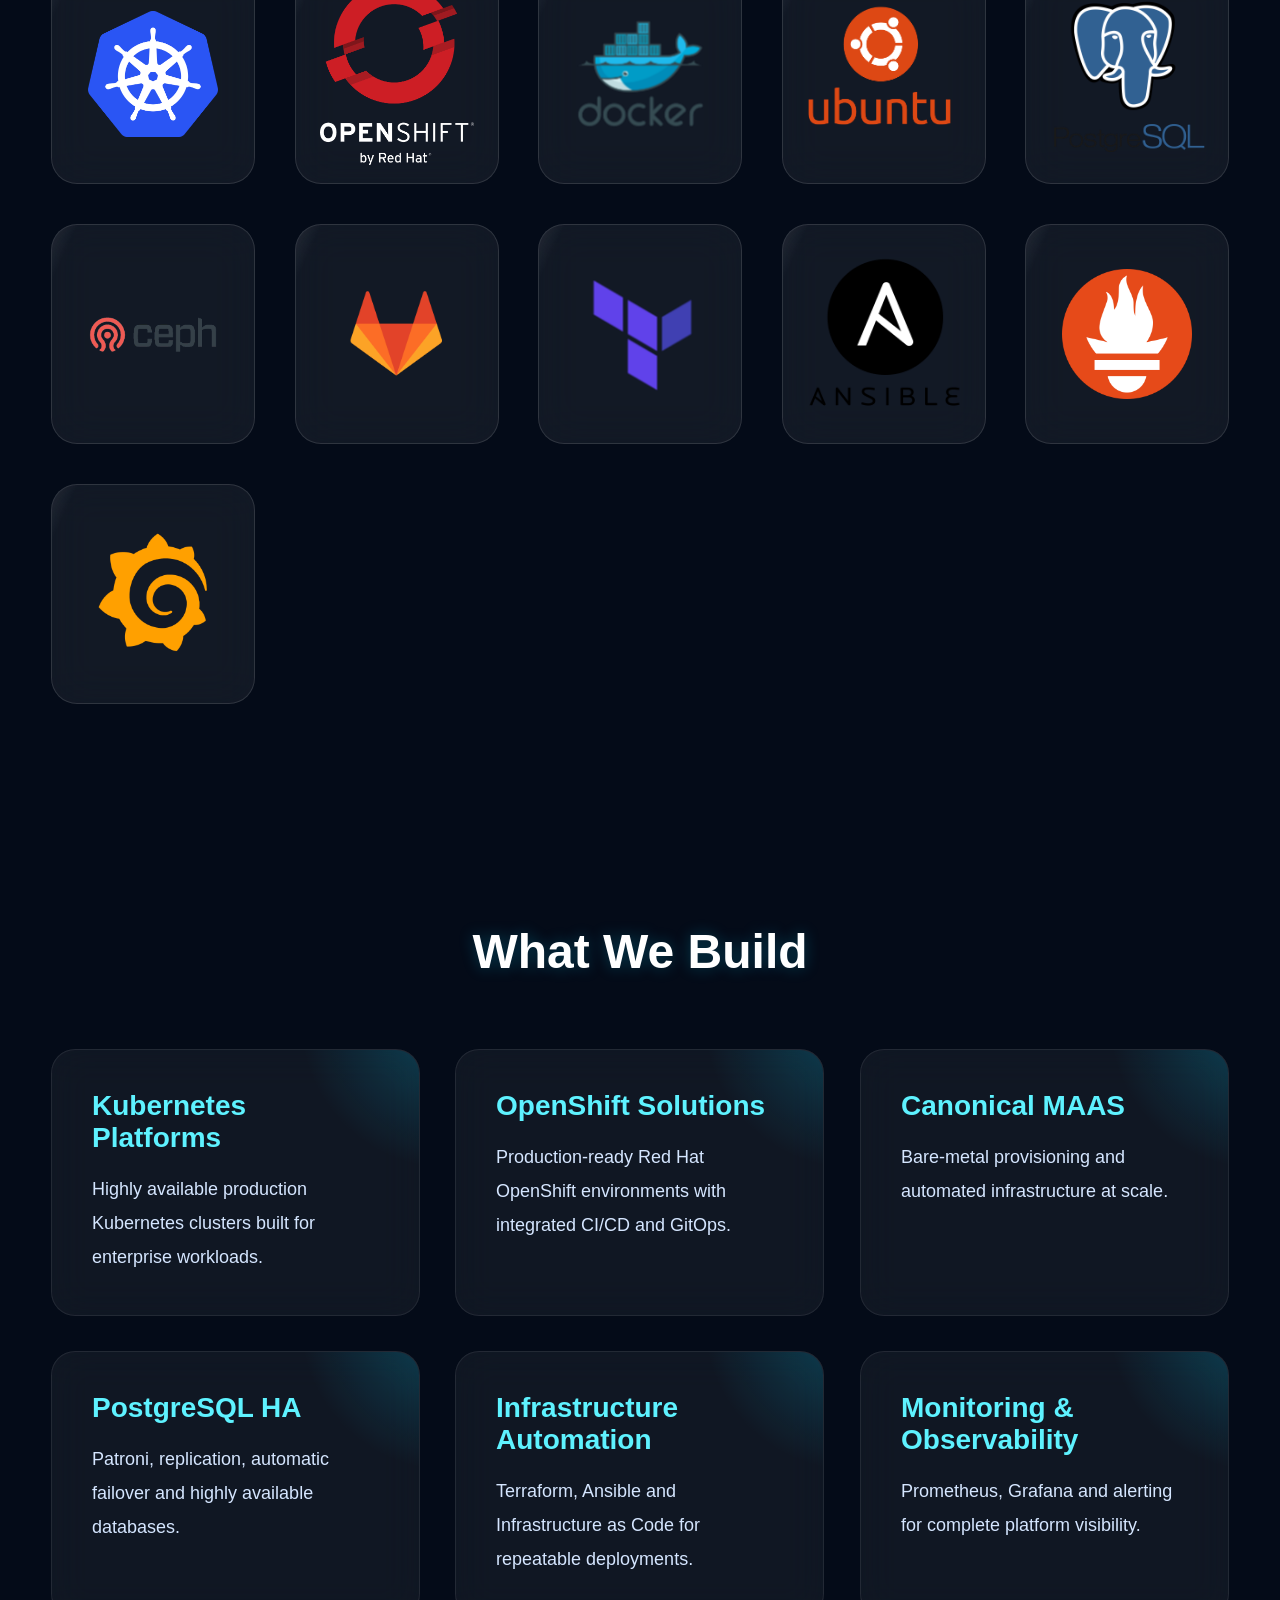
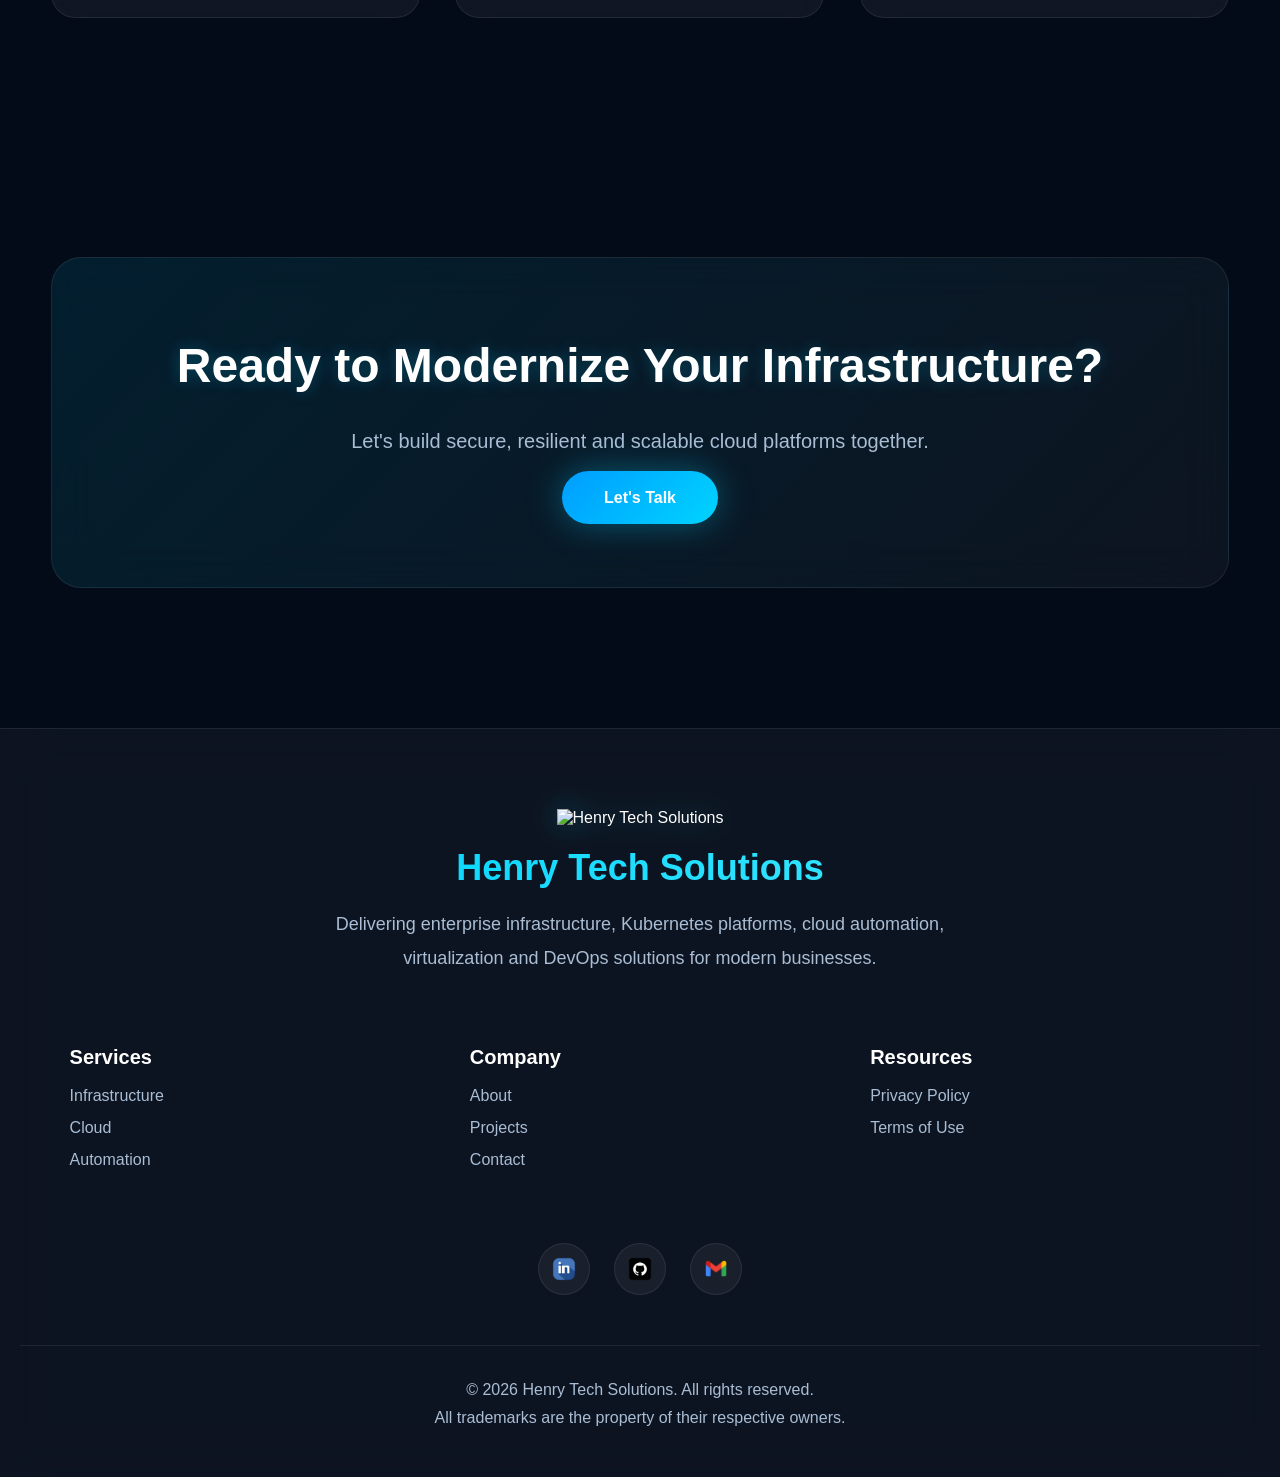
==== commit fe9298e2: "Update index.html" ====
--- a/index.html
+++ b/index.html
@@ -50,16 +50,6 @@
     </div>
 
 </div>
-
-<ul>
-
-<li><a href="index.html">Home</a></li>
-<li><a href="services.html">Services</a></li>
-<li><a href="projects.html">Projects</a></li>
-<li><a href="about.html">About</a></li>
-<li><a href="contact.html">Contact</a></li>
-
-</ul>
 
 </nav>
 
@@ -455,12 +445,9 @@
 
         <div class="footer-social">
 
-            <div class="footer-social">
-
     <a href="https://linkedin.com/in/henryoudaimy"
        target="_blank"
-       rel="noopener noreferrer"
-       aria-label="LinkedIn">
+       rel="noopener noreferrer">
 
         <img src="logos/linkedin.png" alt="LinkedIn">
 
@@ -468,15 +455,13 @@
 
     <a href="https://github.com/henryoudaimy"
        target="_blank"
-       rel="noopener noreferrer"
-       aria-label="GitHub">
+       rel="noopener noreferrer">
 
         <img src="logos/github.png" alt="GitHub">
 
     </a>
 
-    <a href="mailto:henry.oudaimy@gmail.com"
-       aria-label="Email">
+    <a href="mailto:henry.oudaimy@gmail.com">
 
         <img src="logos/email.png" alt="Email">
 
--- a/css/style.css
+++ b/css/style.css
@@ -1268,6 +1268,18 @@
 
 }
 
+.footer-social img{
+
+    width:24px;
+
+    height:24px;
+
+    object-fit:contain;
+
+    display:block;
+
+}
+
 .footer-social a:hover{
 
     background:rgba(0,212,255,.15);
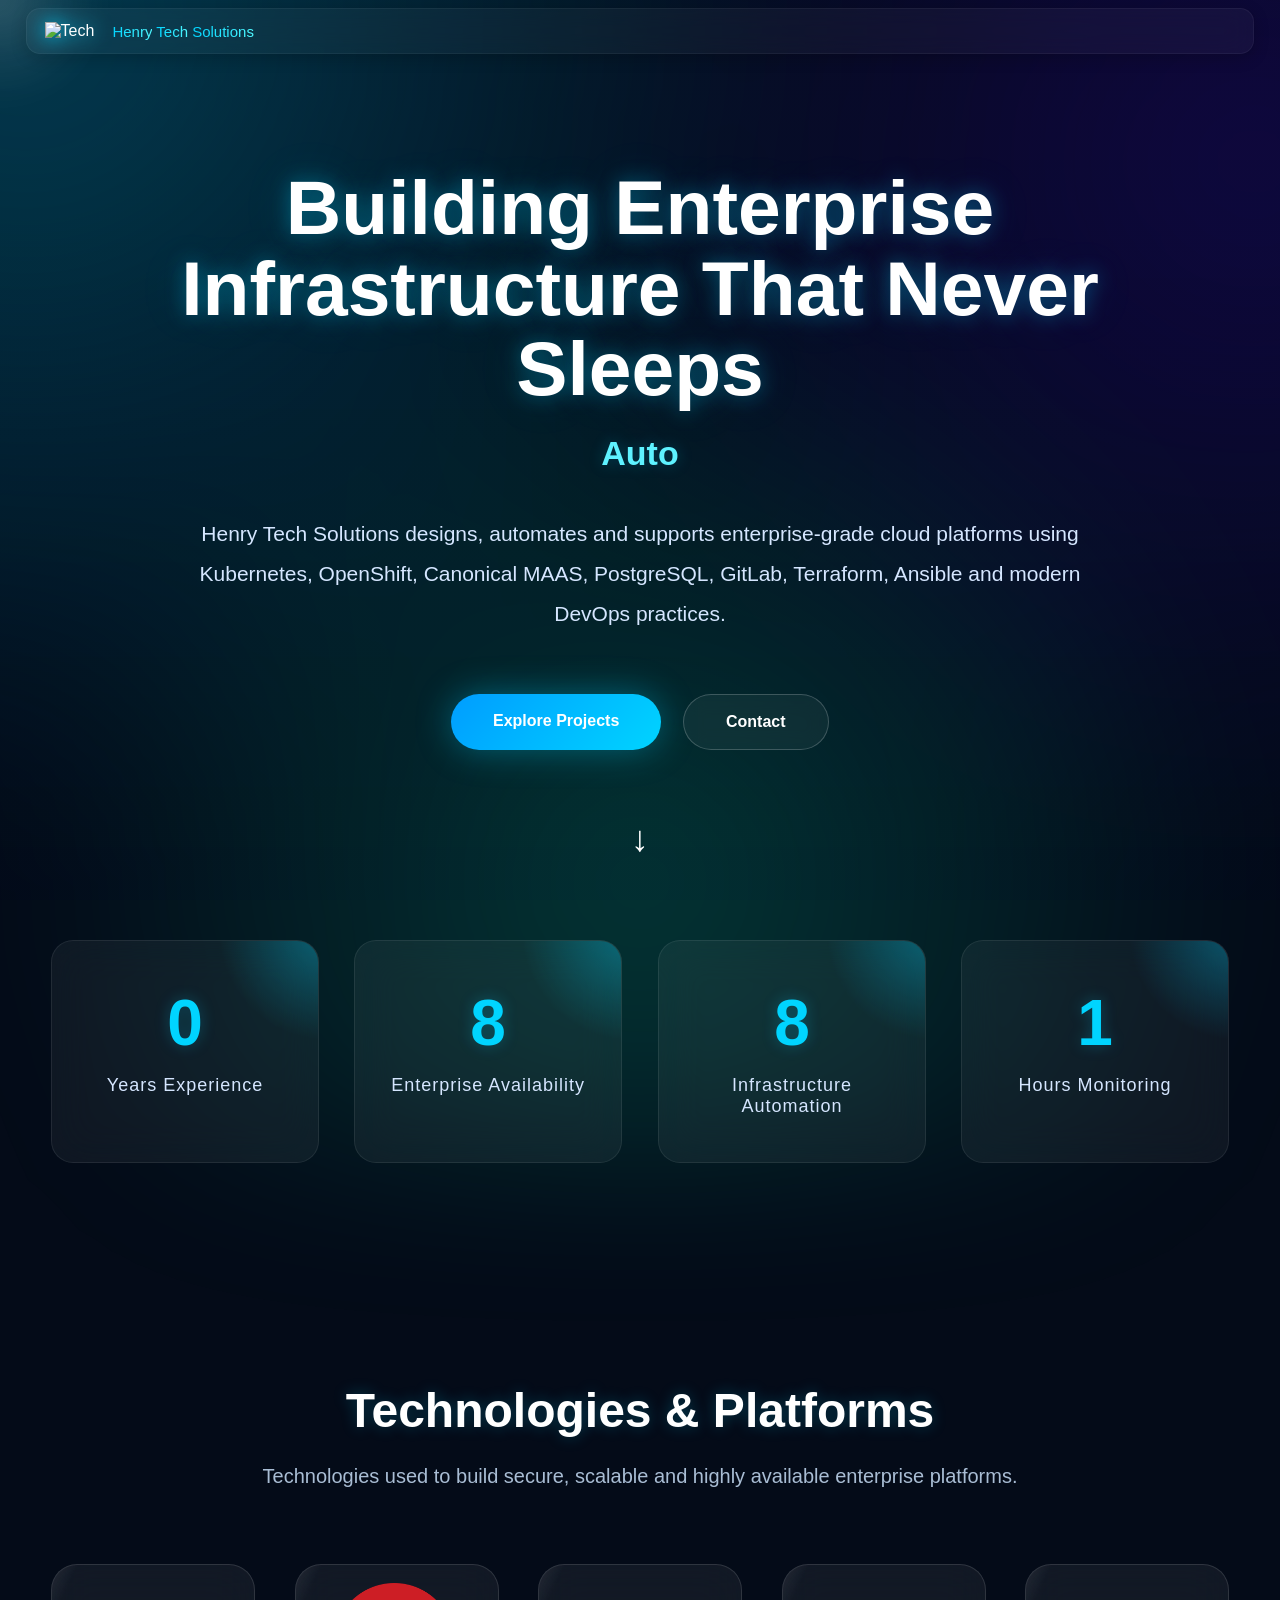
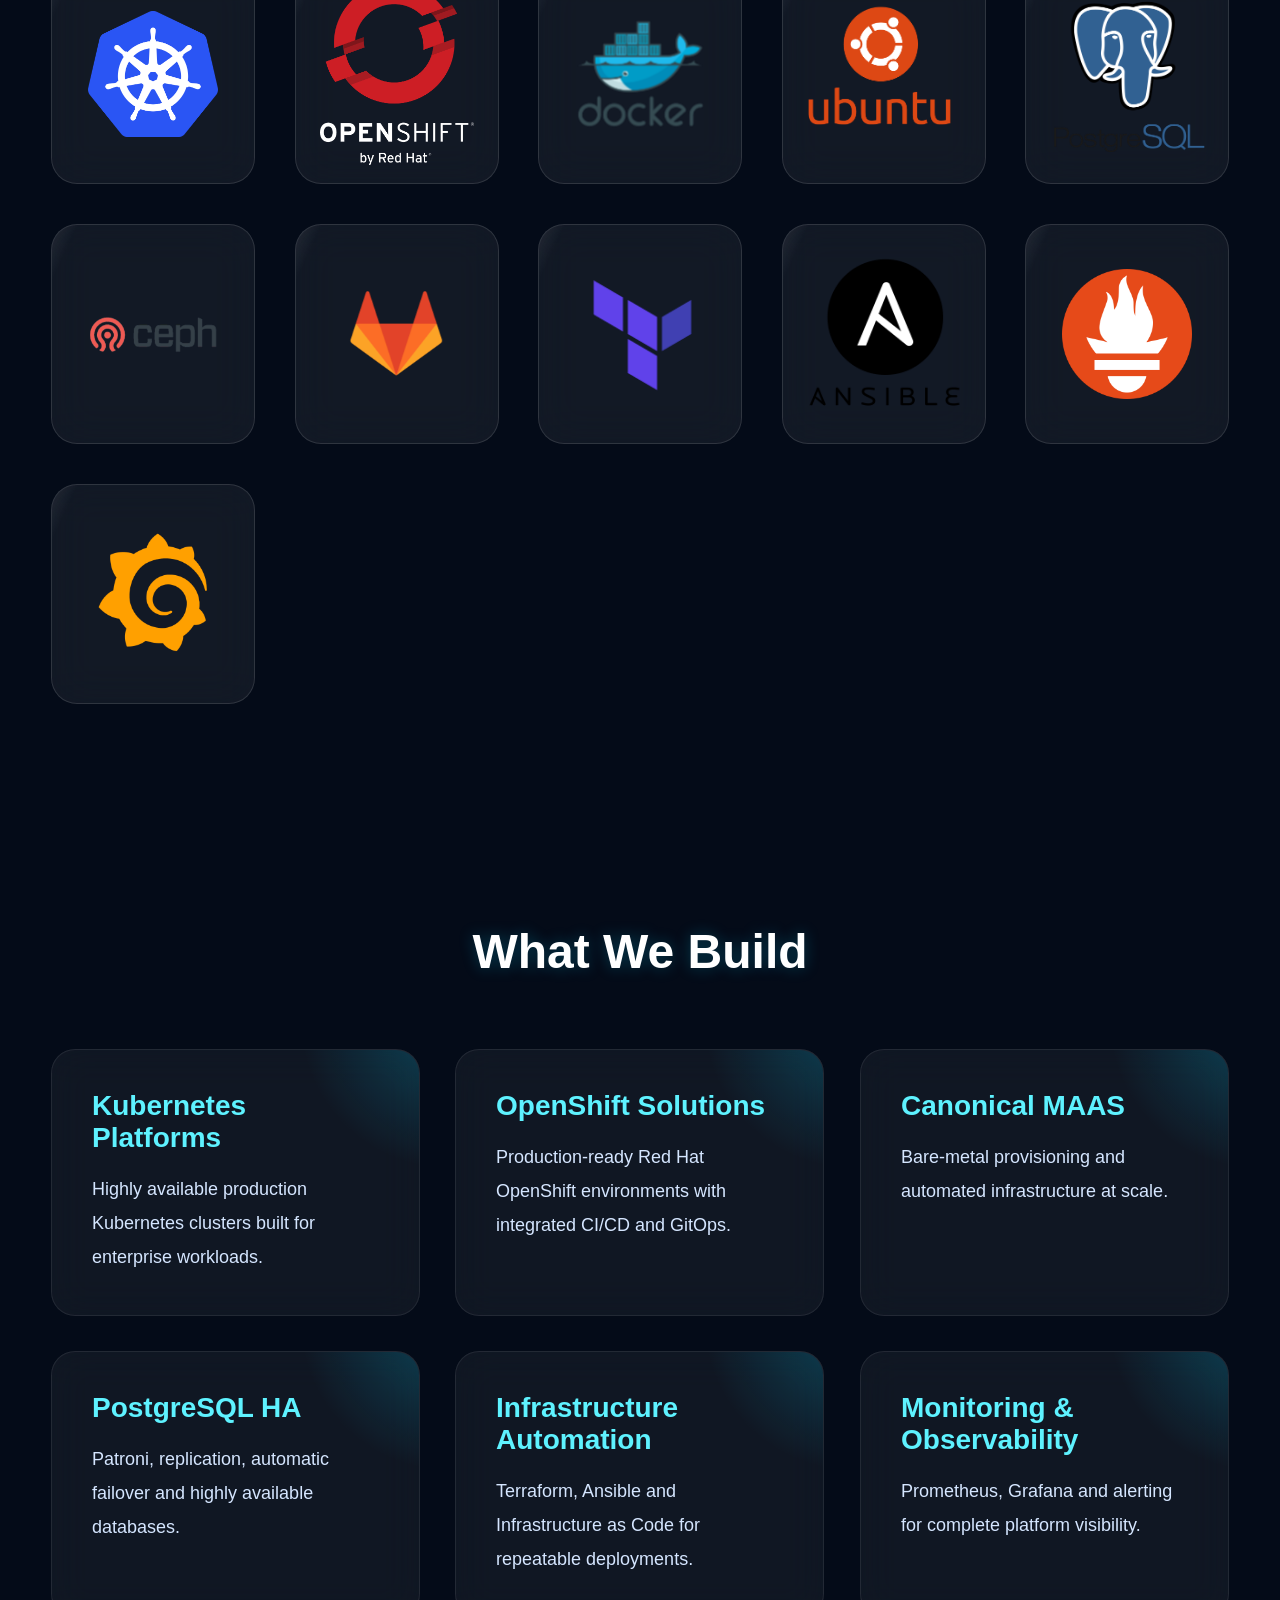
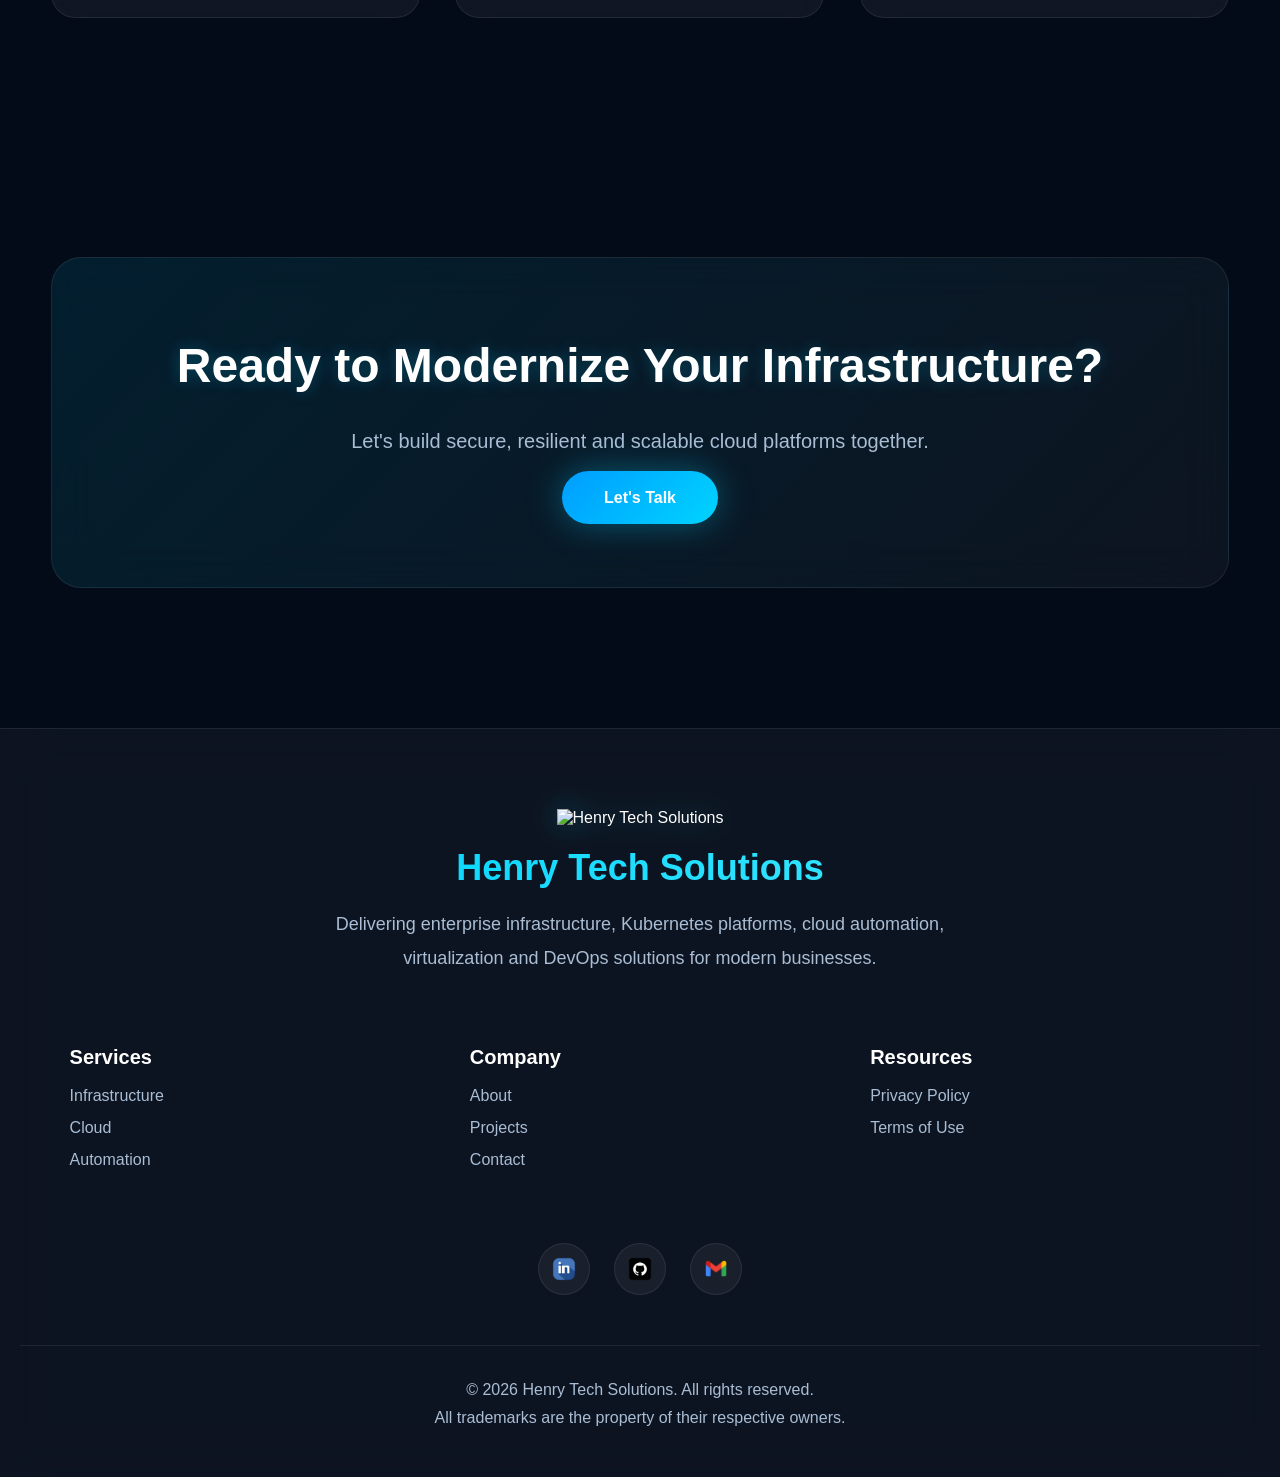
==== commit dbf3cb2b: "Update index.html" ====
--- a/index.html
+++ b/index.html
@@ -38,7 +38,7 @@
 <div class="logo">
 
     <div class="logo-icon">
-        <img src="logos/tech.png" alt="Tech">
+        <img src="logos/logo.png" alt="Tech">
     </div>
 
     <div class="logo-text">
